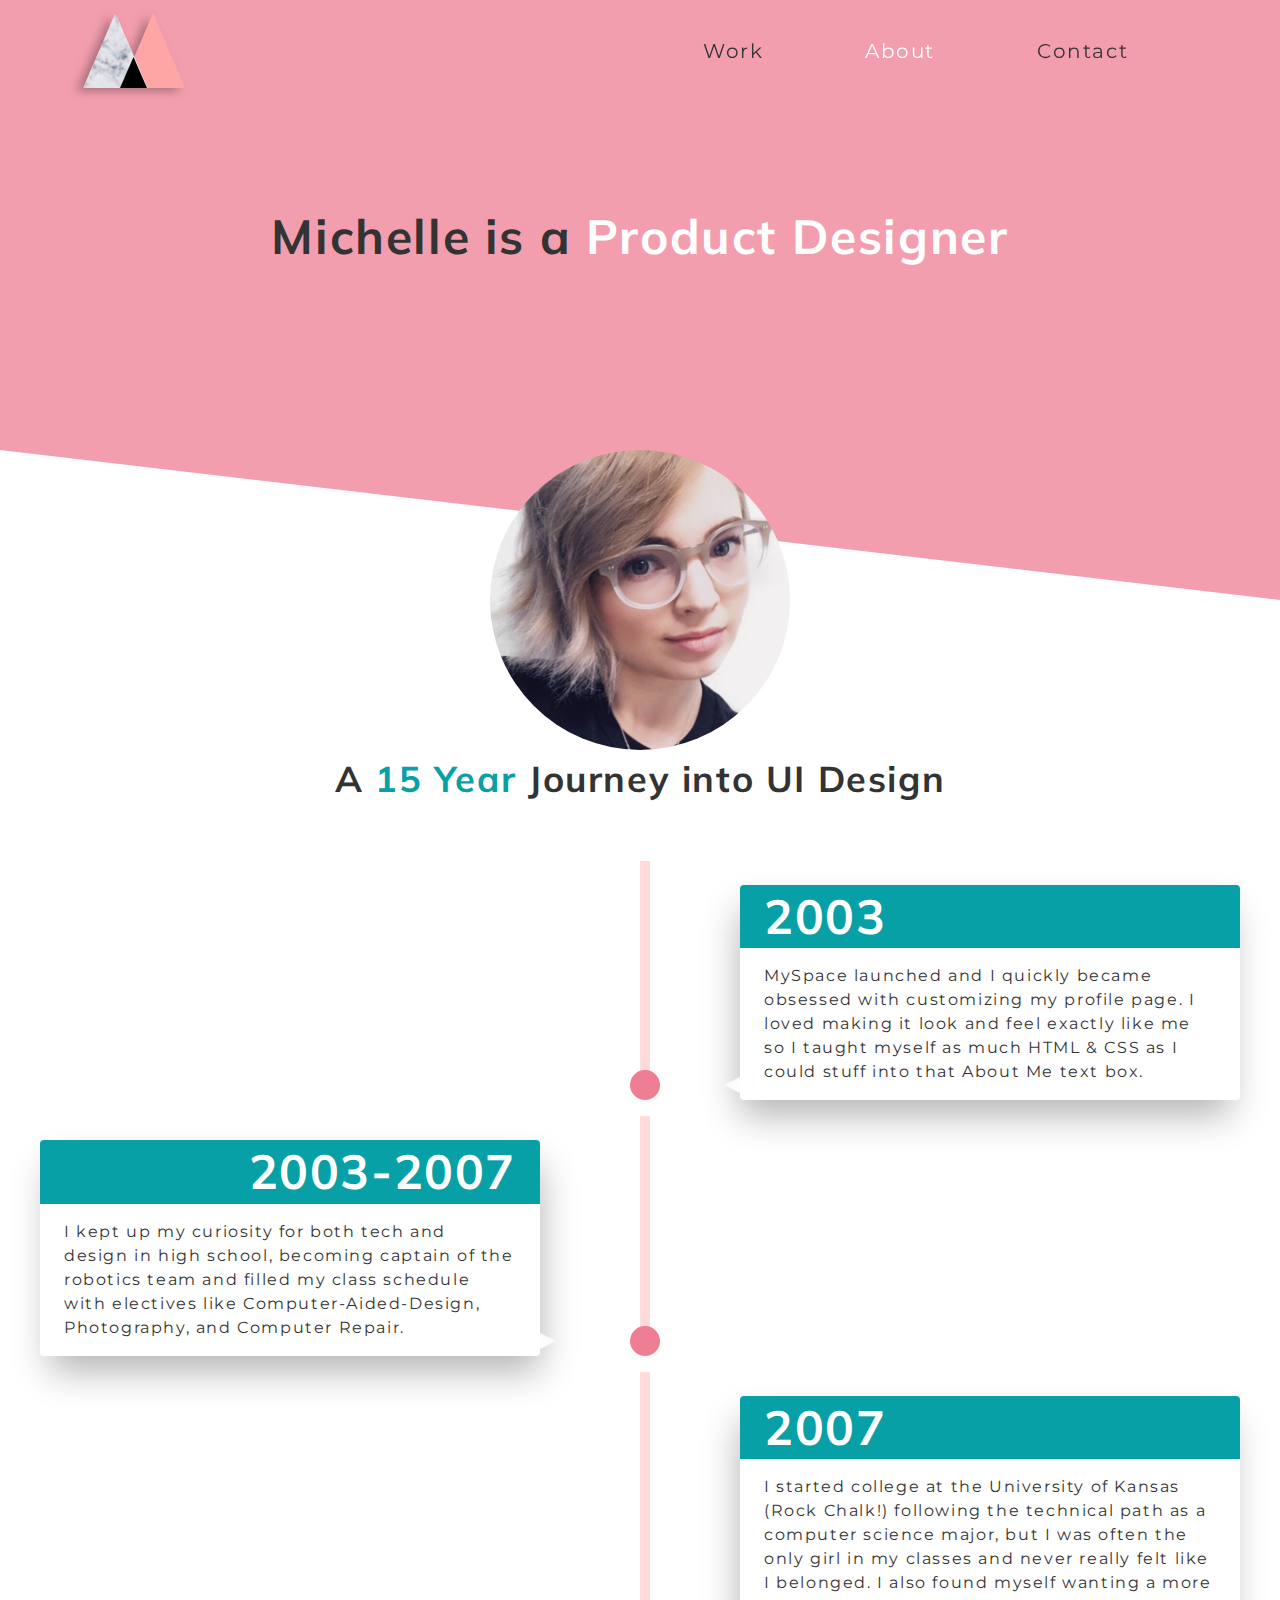
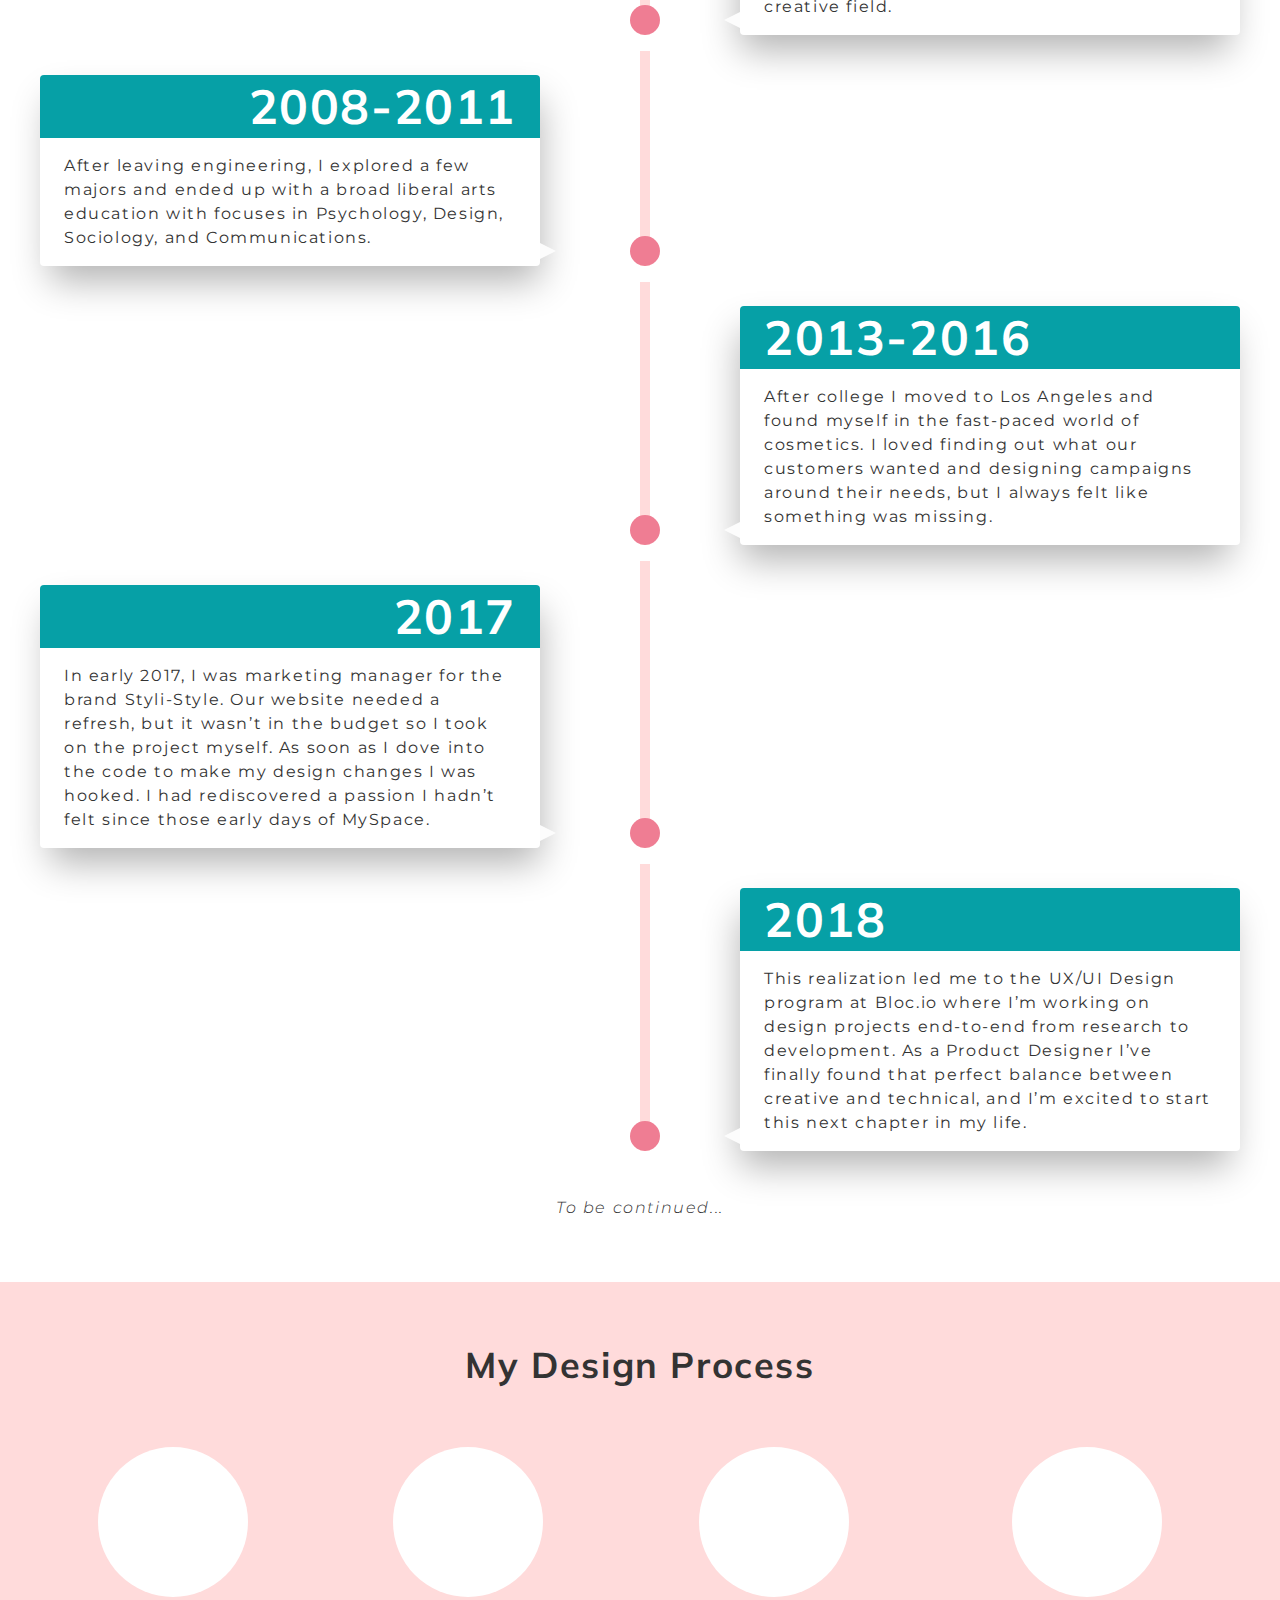
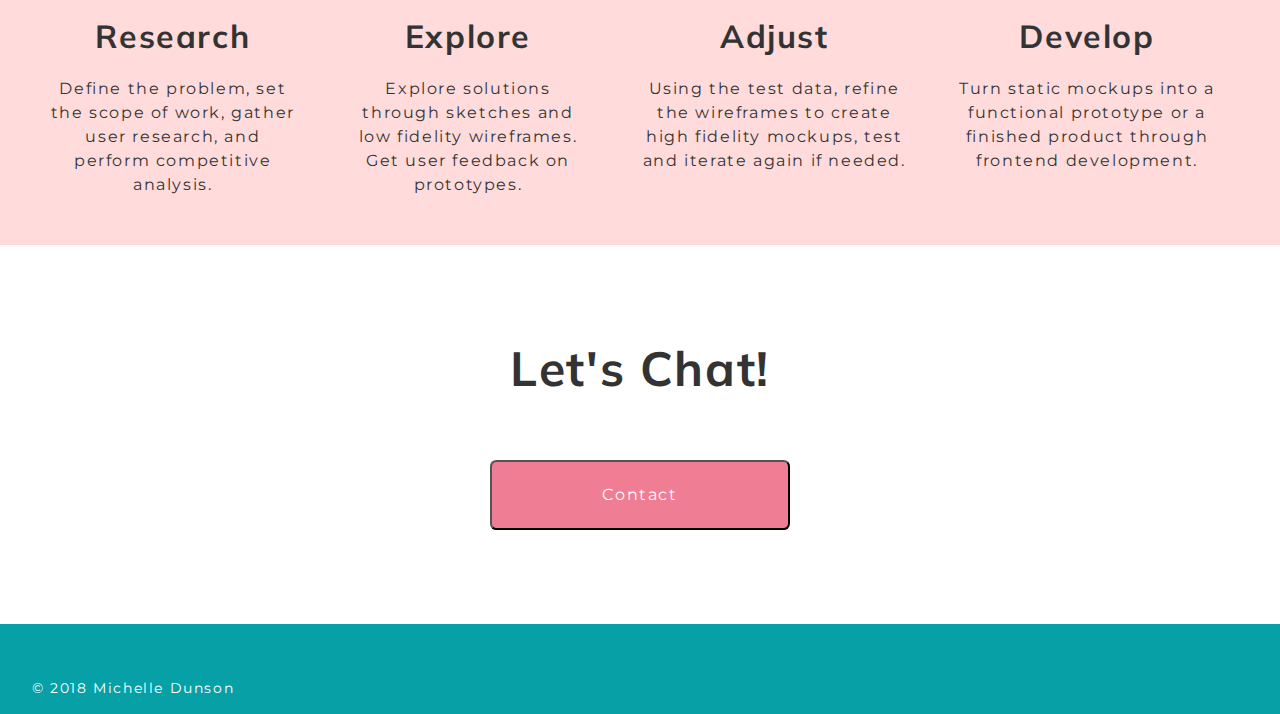
==== about.html @ 429c3a81 "desktop css completed" ====
<!DOCTYPE html>
<html lang="en">
    <head>
        <meta charset="utf-8">
        <meta name="viewport" content="width=device-width, initial-scale=1.0">
        <title>Michelle Dunson - About</title>
        <link rel="icon" type="image/ico" href="assets/images/favicon.ico">
        <link href="https://fonts.googleapis.com/css?family=Montserrat:400,500|Muli:300,400,700" rel="stylesheet">
        <link rel="stylesheet" href="https://use.fontawesome.com/releases/v5.0.13/css/all.css" integrity="sha384-DNOHZ68U8hZfKXOrtjWvjxusGo9WQnrNx2sqG0tfsghAvtVlRW3tvkXWZh58N9jp" crossorigin="anonymous">
        <link rel="stylesheet" type="text/css" href="styles/normalize.css">
        <link rel="stylesheet" type="text/css" href="styles/main.css">
        <link rel="stylesheet" type="text/css" href="styles/about.css">
    </head>
    <body>
        <header>
            <nav class="navbar">
                <a href="index.html"><img src="assets/images/Logo.png" alt="michelle dunson logo" class="logo"></a>
                <div class="menu-container" aria-label="Menu">
                    <label for="toggle-mobile-menu" aria-label="Menu">&#9776;</label>
                    <input id="toggle-mobile-menu" type="checkbox" />
                    <ul class="navbar-nav" id="main-menu">
                        <li><a href="index.html" class="hvr-underline-from-center">Work</a></li>
                        <li class="active"><a href="about.html" class="hvr-underline-from-center">About</a></li>
                        <li><a href="contact.html" class="hvr-underline-from-center">Contact</a></li>
                    </ul>
                </div>
            </nav>
            <div class="heading">
                <span class="stay">Michelle is a </span><span class="scroll">Product Designer</span>
            </div>
        </header>
        <main>
            <div class="profile-image">
                <img src="assets/images/profile.png" alt="Michelle Dunson">
            </div>
            <section class="timeline">
                <h2>A<span class="teal"> 15 Year </span>Journey into UI Design</h2>
                <ul class="timeline-wrap">
                    <li class="timeline-item">
                        <div class="timeline-content">
                            <div class="year">2003</div>
                            <p class="bio">
                                MySpace launched and I quickly became obsessed with customizing my profile page. I loved making it look and feel exactly like me so I taught myself as much HTML & CSS as I could stuff into that About Me text box.
                            </p>
                        </div>
                    </li>
                    <li class="timeline-item">
                        <div class="timeline-content">
                            <div class="year">2003-2007</div>
                            <p class="bio">
                                I kept up my curiosity for both tech and design in high school, becoming captain of the robotics team and filled my class schedule with electives like Computer-Aided-Design, Photography, and Computer Repair.
                            </p>
                        </div>
                    </li>
                    <li class="timeline-item">
                        <div class="timeline-content">
                            <div class="year">2007</div>
                            <p class="bio">
                                I started college at the University of Kansas (Rock Chalk!) following the technical path as a computer science major, but I was often the only girl in my classes and never really felt like I belonged. I also found myself wanting a more creative field.
                            </p>
                        </div>
                    </li>
                    <li class="timeline-item">
                        <div class="timeline-content">
                            <div class="year">2008-2011</div>
                            <p class="bio">
                                After leaving engineering, I explored a few majors and ended up with a broad liberal arts education with focuses in Psychology, Design, Sociology, and Communications.
                            </p>
                        </div>
                    </li>
                    <li class="timeline-item">
                        <div class="timeline-content">
                            <div class="year">2013-2016</div>
                            <p class="bio">
                                After college I moved to Los Angeles and found myself in the fast-paced world of cosmetics. I loved finding out what our customers wanted and designing campaigns around their needs, but I always felt like something was missing.
                            </p>
                        </div>
                    </li>
                    <li class="timeline-item">
                        <div class="timeline-content">
                            <div class="year">2017</div>
                            <p class="bio">
                                In early 2017, I was marketing manager for the brand Styli-Style. Our website needed a refresh, but it wasn’t in the budget so I took on the project myself. As soon as I dove into the code to make my design changes I was hooked. I had rediscovered a passion I hadn’t felt since those early days of MySpace.
                            </p>
                        </div>
                    </li>
                    <li class="timeline-item">
                        <div class="timeline-content">
                            <div class="year">2018</div>
                            <p class="bio">
                                This realization led me to the UX/UI Design program at Bloc.io where I’m working on design projects end-to-end from research to development. As a Product Designer I’ve finally found that perfect balance between creative and technical, and I’m excited to start this next chapter in my life.
                            </p>
                        </div>
                    </li>
                </ul>
                <p class="italic">To be continued...</p>
            </section>
            <section class="process">
                <h2>My Design Process</h2>
                <div class="flex-container">
                    <div class="one-fourth">
                        <div class="icon">
                            <i class="fas fa-question"></i>
                        </div>
                        <h1>Research</h1>
                        <p>Define the problem, set the scope of work, gather user research, and perform competitive analysis.</p>
                    </div>
                    <div class="one-fourth">
                        <div class="icon">
                            <i class="fas fa-edit"></i>
                        </div>
                        <h1>Explore</h1>
                        <p>Explore solutions through sketches and low fidelity wireframes. Get user feedback on prototypes.</p>
                    </div>
                    <div class="one-fourth">
                        <div class="icon">
                            <i class="fas fa-code-branch"></i>
                        </div>
                        <h1>Adjust</h1>
                        <p>Using the test data, refine the wireframes to create high fidelity mockups, test and iterate again if needed.</p>
                    </div>
                    <div class="one-fourth">
                        <div class="icon">
                            <i class="fas fa-code"></i>
                        </div>
                        <h1>Develop</h1>
                        <p>Turn static mockups into a functional prototype or a finished product through frontend development.</p>
                    </div>
                </div>
            </section>
        </main>
        <footer>
            <div class="chat">
                <h1>Let's Chat!</h1>
                <button class="contact"><a href="contact.html" class="button">Contact</a></button>
            </div>
            <div class="footer-content">
                <p class="copyright">© 2018 Michelle Dunson</p>
                <div class="footer-links">
                    <a href="mailto:mdunson88@gmail.com"><i class="far fa-envelope"></i></a>
                    <a href="https://www.linkedin.com/in/michelle-dunson-51141b120/"><i class="fab fa-linkedin-in"></i></a>
                    <a href="https://twitter.com/meechellllle"><i class="fab fa-twitter"></i></a>
                    <a href="https://github.com/michelle-dunson"><i class="fab fa-github"></i></a>
                </div>
            </div>
        </footer>
    </body>
</html>
---- styles/main.css ----
html {
    height: 100%;
    font-size: 100%;
}

body {
    font-family: 'Montserrat';
    color: #333333;
    letter-spacing: 0.10rem;
    min-height: 100%;
}

h1, h2, h3 {
    font-family: 'Muli';
    font-weight: 700;
    color: #333333;
}

h1 {
    text-align: center;
    font-size: 3rem;
}

h2 {
    font-size: 2.25rem;
}

.navbar {
    padding: 0.5rem;
    margin-right: 5%;
    margin-bottom: 0;
 }

.navbar .logo {
    position: relative;
    left: 5%;
    width: 10%;
    min-width: 75px;
 }

.menu-container {
    float: right;
    display: flex;
}

.menu-container #main-menu,
.menu-container > input {
    display: none;
}

.menu-container > label {
    display: block;
    font-size: 2rem;
    color: #333333;
    position: absolute;
    right: 20px;
    width: 36px;
    padding: 0;
    cursor: pointer;
}

.menu-container > input:checked + #main-menu {
    display: block;
    clear: both;
    position: absolute;
    right: 0;
    background: #333333;
    width: 100%;
    margin: 0 auto;
    z-index: 1000;
}

.menu-container ul li {
    display: block;
    padding: 1rem;
}

.menu-container a {
    text-decoration: none;
    color: #333333;
    font-size: 1.25rem;
    margin-right: 4rem;
}

.hvr-underline-from-center {
  display: inline-block;
  vertical-align: middle;
  -webkit-transform: perspective(1px) translateZ(0);
  transform: perspective(1px) translateZ(0);
  box-shadow: 0 0 1px rgba(0, 0, 0, 0);
  position: relative;
  overflow: hidden;
}

.hvr-underline-from-center:before {
  content: "";
  position: absolute;
  z-index: -1;
  left: 51%;
  right: 51%;
  bottom: 0;
  background: #EF7D93;
  height: 3px;
  -webkit-transition-property: left, right;
  transition-property: left, right;
  -webkit-transition-duration: 0.3s;
  transition-duration: 0.3s;
  -webkit-transition-timing-function: ease-out;
  transition-timing-function: ease-out;
}

.hvr-underline-from-center:hover:before, .hvr-underline-from-center:focus:before, .hvr-underline-from-center:active:before {
  left: 0;
  right: 0;
}

.active a {
    color: #ffffff;
}

button {
    width: 300px;
    height: 70px;
    background-color: #06A0A6;
    border-radius: 0.4rem;
}

.button {
    color: #ffffff;
    text-decoration: none;
    letter-spacing: 0.10rem;
    padding: 25px 65px;
    box-sizing: border-box;
}

footer {
    padding-top: 4rem;
}

.chat {
    padding-bottom: 5rem;
    width: 300px;
    margin: 0 auto;
    text-align: center;
}

.chat h1 {
    padding-bottom: 2rem;
}

.contact {
    background-color: #EF7D93;
}

.contact a {
    padding: 25px 100px;
}

.footer-content {
    color: #ffffff;
    background-color: #06A0A6;
    height: 90px;
}

.copyright {
     font-size: 0.875rem;
     text-align: left;
     margin-left: 2rem;
     position: relative;
     top: 3.5rem;
 }

.footer-links {
    text-decoration: none;
    font-size: 2.5rem;
    width: 275px;
    margin: 0 auto;
}

.footer-links a {
    display: inline;
    color: #ffffff;
    padding-left: 0.5rem;
    padding-right: 0.5rem;
}

i {
    vertical-align: baseline;
    position: relative;
}

.fa-linkedin-in {
    bottom: 3px;
}

.footer-links a:hover {
    color: #EF7D93;
}

@media (max-width: 1080px) {
    h2 {
        font-size: 2rem;
    }
}

@media (max-width: 930px) {
    h1 {
        font-size: 2.5rem;
    }
    h2 {
        font-size: 1.8rem;
    }
    .button {
        font-size: 0.9rem;
    }
    .footer-links {
        width: 230px;
    }
    .footer-links a {
        font-size: 2rem;
        position: relative;
        bottom: 1rem;
    }
    .copyright {
        font-size: 0.75rem;
        text-align: center;
        margin-left: 0;
        top: 4rem;
    }
}

@media (min-width: 661px) {
    .menu-container {
        height: auto;
    }
    .menu-container #main-menu {
        display: block;
    }
    .menu-container > label {
        display: none;
    }
    .menu-container ul li {
        display: inline-block;
    }
    button:hover {
        background: rgba(0,0,0,0);
        box-shadow: inset 0 0 0 3px #06A0A6;
        color: #06A0A6;
    }
    .button:hover {
        color: #06A0A6;
    }
    .contact:hover {
        background: rgba(0,0,0,0);
        box-shadow: inset 0 0 0 3px #EF7D93;
    }
    .contact a:hover {
        color: #EF7D93;
    }
}

@media (max-width: 660px) {
    h1 {
        font-size: 2.25rem;
    }
    body {
        font-size: 1.125rem;
        font-family: 'Montserrat';
        font-weight: 400;
    }
    .navbar .logo {
        left: 1.5rem;
        width: 75px;
    }
    .menu-container {
        text-align: center;
    }
    .menu-container > input:checked + #main-menu {
        top: 75px;
    }
    .menu-container a {
        color: #ffffff;
        font-size: 2rem;
        margin: 1rem;
    }
    .menu-container ul li {
        padding: 2rem 1rem;
        border-bottom: 2px solid #ffffff;
    }
    button {
        height: 60px;
        width: 250px;
        border-color: transparent;
    }
    .button {
        font-family: 'Montserrat';
        font-weight: 400;
        padding: 0;
    }
    .contact a {
        padding: 0;
    }
}
---- styles/about.css ----
header {
    min-height: 600px;
    background-size: cover;
    background-color: rgba(239,125,147,0.75);
    clip-path: polygon(0 0, 100% 0, 100% 100%, 0 75%);
    -webkit-clip-path: polygon(0 0, 100% 0, 100% 100%, 0 75%);
 }

.heading {
    font-family: 'Muli';
    font-weight: 700;
    padding-top: 6rem;
    font-size: 3rem;
    text-align: center;
}

.scroll {
    color: #ffffff;
}

.profile-image {
    position: absolute;
    left: 50%;
    top: 50%;
    margin-left: -150px;
}

.profile-image img {
    border-radius: 100%;
    width: 300px;
}

h2 {
    text-align: center;
    padding-bottom: 2rem;
}

span.teal {
    color: #06A0A6;
}

.timeline {
    position: relative;
    padding-bottom: 4rem;
    padding-top: 8rem;
}

.timeline-wrap {
    position: relative;
    width: 90%;
    margin: 0 auto;
}

.timeline-item{
    list-style-type: none;
    position: relative;
    width: 10px;
    height: 100%;
    left: 50%;
    margin-left: -20px;
    padding-top: 1.5rem;
    background: rgba(254,166,166,0.4);
}

.timeline-item::after {
    content: '';
    position: absolute;
    left: 50%;
    bottom: 0;
    transform: translateX(-50%);
    width: 30px;
    height: 30px;
    border-radius: 50%;
    background: #EF7D93;
}

.timeline-content {
    position: relative;
    bottom: 0;
    width: 500px;
    border-radius: 4px;
    background: #ffffff;
}

.timeline-content::before {
    content: '';
    position: absolute;
    bottom: 7px;
    width: 0;
    height: 0;
    border-style: solid;
}

.timeline-item:nth-child(odd) .timeline-content {
    left: 100px;
    box-shadow: -5px 20px 35px -5px rgba(0, 0, 0, 0.3);
}

.timeline-item:nth-child(odd) .timeline-content::before {
    left: -16px;
    border-width: 8px 16px 8px 0;
    border-color: transparent #fcfcfc transparent transparent;
}

.timeline-item:nth-child(even) .timeline-content {
    left: -600px;
    box-shadow: 5px 20px 35px -5px rgba(0, 0, 0, 0.3);
}

.timeline-item:nth-child(even) .timeline-content::before {
    right: -16px;
    border-width: 8px 0 8px 16px;
    border-color: transparent transparent transparent #fcfcfc;
}

.year {
    font-family: 'Muli';
    font-weight: 700;
    font-size: 3rem;
    color: #ffffff;
    background-color: #06A0A6;
    border-radius: 4px 4px 0 0;
    text-align: right;
    width: 100%;
    padding: 0.25rem 1.5rem 0.25rem 0.25rem;
    box-sizing: border-box;
}

.timeline-item:nth-child(odd) .year {
    text-align: left;
    padding-left: 1.5rem;
}

.bio {
    width: 90%;
    line-height: 1.5rem;
    padding: 0 1rem 1rem 1.5rem;
}

.italic {
    font-family: 'Montserrat';
    font-weight: 300;
    font-style: italic;
    width: 300px;
    text-align: center;
    font-size: 1rem;
    margin: 0 auto;
    padding-top: 2rem;
}

.flex-container {
    display: flex;
    flex-direction: row;
    justify-content: space-between;
    align-content: center;
}

.process {
    background-color: rgba(254,166,166,0.4);
    padding: 2rem 2rem;
    text-align: center;
}

.process > h2 {
    padding-bottom: 2rem;
}

.one-fourth {
    padding-right: 1rem;
}

.icon {
    width: 150px;
    height: 150px;
    background-color: #ffffff;
    border-radius: 100%;
    box-sizing: border-box;
    margin: 0 auto;
}
.fas {
    font-size: 3rem;
    padding: 3rem;
    align-items: center;
}

.fa-edit {
    padding-left: 3.25rem;
}

.fa-code-branch {
    padding-left: 3.5rem;
}

.fa-code {
    padding-left: 2.8rem;
    padding-top: 3.15rem;
}

.one-fourth > h1 {
    font-size: 2rem;
}

.one-fourth > p {
    font-size: 1rem;
    line-height: 1.5rem;
    padding: 0 1rem;
}
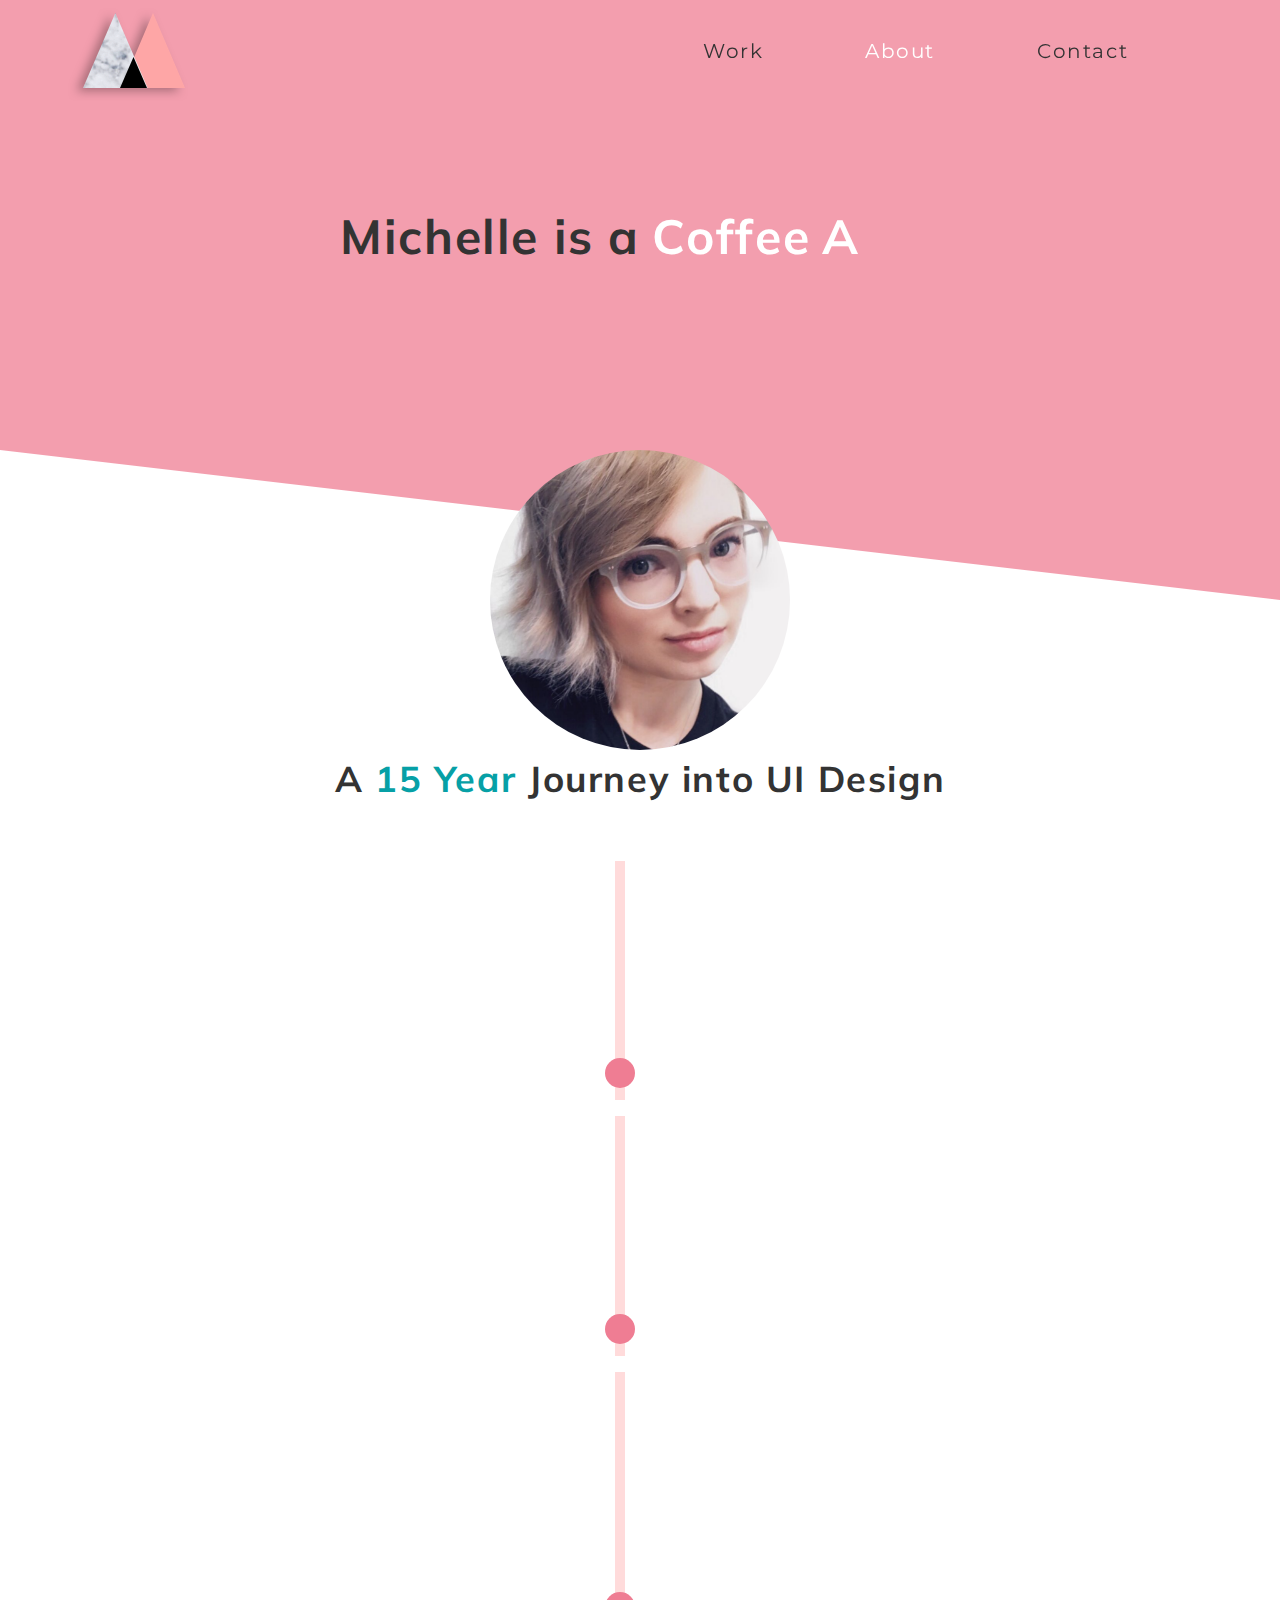
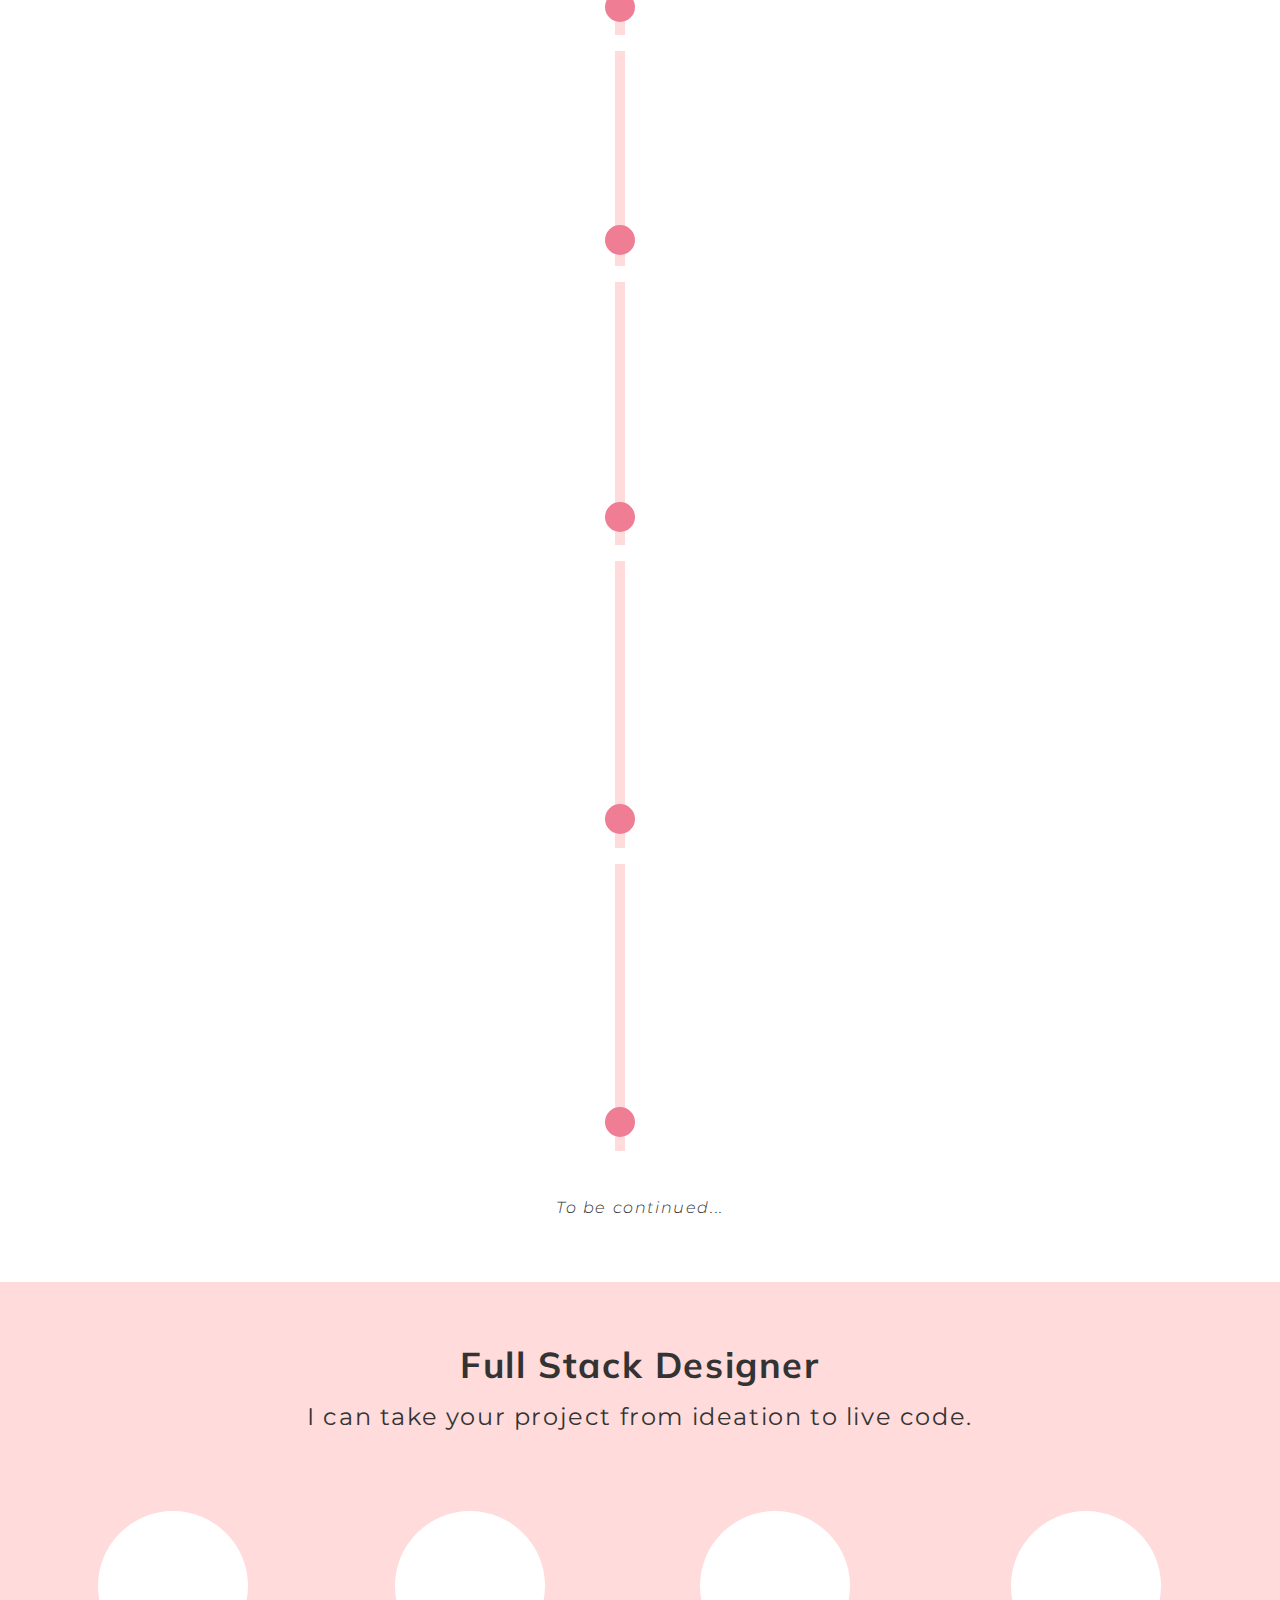
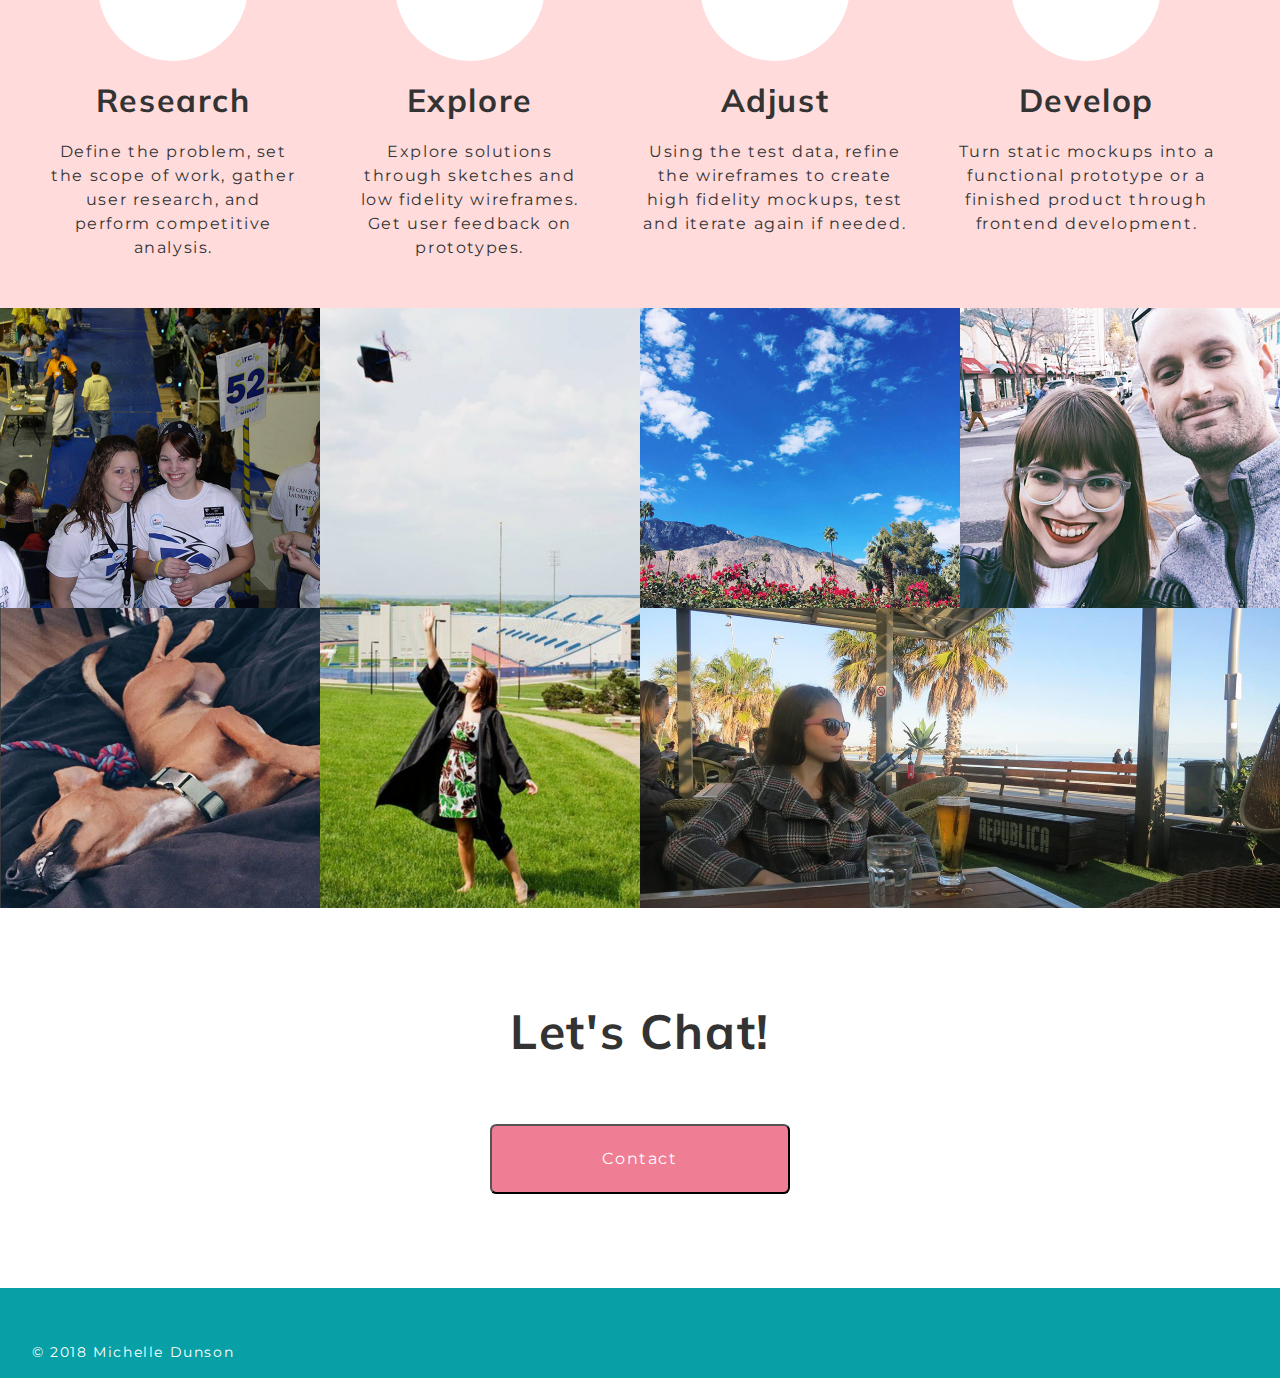
==== commit 2f23f8c5: "About page complted" ====
--- a/about.html
+++ b/about.html
@@ -26,7 +26,15 @@
                 </div>
             </nav>
             <div class="heading">
-                <span class="stay">Michelle is a </span><span class="scroll">Product Designer</span>
+                <p class="stay">Michelle is a </p>
+                <p>
+                    <span class="scroll">&thinsp;UX&thinsp;Designer</span>
+                    <span class="scroll">&thinsp;Coffee&thinsp;Addict</span>
+                    <span class="scroll">&thinsp;Product&thinsp;Designer</span>
+                    <span class="scroll">&thinsp;UI&thinsp;Designer</span>
+                    <span class="scroll">&thinsp;Rescue&thinsp;Dog&thinsp;Mom</span>
+                    <span class="scroll">&thinsp;Frontend&thinsp;Developer</span>
+                </p>
             </div>
         </header>
         <main>
@@ -72,7 +80,7 @@
                         <div class="timeline-content">
                             <div class="year">2013-2016</div>
                             <p class="bio">
-                                After college I moved to Los Angeles and found myself in the fast-paced world of cosmetics. I loved finding out what our customers wanted and designing campaigns around their needs, but I always felt like something was missing.
+                                After college I moved to Los Angeles and pursued a marketing career in the fast-paced world of cosmetics. I loved finding out what our customers wanted and designing campaigns around their needs, but I always felt like something was missing.
                             </p>
                         </div>
                     </li>
@@ -88,7 +96,7 @@
                         <div class="timeline-content">
                             <div class="year">2018</div>
                             <p class="bio">
-                                This realization led me to the UX/UI Design program at Bloc.io where I’m working on design projects end-to-end from research to development. As a Product Designer I’ve finally found that perfect balance between creative and technical, and I’m excited to start this next chapter in my life.
+                                This realization led me to the UX/UI Design program at <a href="https://www.bloc.io" target="_blank">Bloc.io</a> where I’m working on design projects end-to-end from research to development. As a Product Designer I’ve finally found that perfect balance between creative and technical, and I’m excited to start this next chapter in my life.
                             </p>
                         </div>
                     </li>
@@ -96,7 +104,8 @@
                 <p class="italic">To be continued...</p>
             </section>
             <section class="process">
-                <h2>My Design Process</h2>
+                <h2>Full Stack Designer</h2>
+                <p id="subtitle">I can take your project from ideation to live code.</p>
                 <div class="flex-container">
                     <div class="one-fourth">
                         <div class="icon">
@@ -125,6 +134,24 @@
                         </div>
                         <h1>Develop</h1>
                         <p>Turn static mockups into a functional prototype or a finished product through frontend development.</p>
+                    </div>
+                </div>
+            </section>
+            <section class="images">
+                <div class="flex-container">
+                    <div class="flex-row one-half">
+                        <div class="flex-column one-half">
+                            <div id="robot" class="half-height"></div>
+                            <div id="louie" class="half-height"></div>
+                        </div>
+                        <div id="graduation" class="one-half"></div>
+                    </div>
+                    <div class="flex-column one-half">
+                        <div class="flex-row half-height">
+                            <div id="california" class="one-half"></div>
+                            <div id="spencer" class="one-half"></div>
+                        </div>
+                        <div id="australia" class="half-height"></div>
                     </div>
                 </div>
             </section>
@@ -137,12 +164,98 @@
             <div class="footer-content">
                 <p class="copyright">© 2018 Michelle Dunson</p>
                 <div class="footer-links">
-                    <a href="mailto:mdunson88@gmail.com"><i class="far fa-envelope"></i></a>
-                    <a href="https://www.linkedin.com/in/michelle-dunson-51141b120/"><i class="fab fa-linkedin-in"></i></a>
-                    <a href="https://twitter.com/meechellllle"><i class="fab fa-twitter"></i></a>
-                    <a href="https://github.com/michelle-dunson"><i class="fab fa-github"></i></a>
+                    <a href="mailto:mdunson88@gmail.com" target="_blank"><i class="far fa-envelope"></i></a>
+                    <a href="https://www.linkedin.com/in/michelle-dunson-51141b120/" target="_blank"><i class="fab fa-linkedin-in"></i></a>
+                    <a href="https://twitter.com/meechellllle" target="_blank"><i class="fab fa-twitter"></i></a>
+                    <a href="https://github.com/michelle-dunson" target="_blank"><i class="fab fa-github"></i></a>
                 </div>
             </div>
         </footer>
+        <script type="text/javascript">
+            var words = document.getElementsByClassName('scroll');
+            var wordArray = [];
+            var currentWord = 0;
+
+            words[currentWord].style.opacity = 1;
+            for (var i = 0; i < words.length; i++) {
+                splitLetters(words[i]);
+            }
+
+            function changeWord() {
+                var cw = wordArray[currentWord];
+                var nw = currentWord == words.length-1 ? wordArray[0] : wordArray[currentWord+1];
+                for (var i = 0; i < cw.length; i++) {
+                    animateLetterOut(cw, i);
+                }
+
+                for (var i = 0; i < nw.length; i++) {
+                    nw[i].className = 'letter behind';
+                    nw[0].parentElement.style.opacity = 1;
+                    animateLetterIn(nw, i);
+                }
+
+                currentWord = (currentWord == wordArray.length-1) ? 0 : currentWord+1;
+            }
+
+            function animateLetterOut(cw, i) {
+                setTimeout(function() {
+		                  cw[i].className = 'letter out';
+                      }, i*80);
+                  }
+
+                  function animateLetterIn(nw, i) {
+                      setTimeout(function() {
+		                        nw[i].className = 'letter in';
+                            }, 340+(i*80));
+                        }
+
+                        function splitLetters(word) {
+                            var content = word.innerHTML;
+                            word.innerHTML = '';
+                            var letters = [];
+                            for (var i = 0; i < content.length; i++) {
+                                var letter = document.createElement('span');
+                                letter.className = 'letter';
+                                letter.innerHTML = content.charAt(i);
+                                word.appendChild(letter);
+                                letters.push(letter);
+                            }
+
+                            wordArray.push(letters);
+                        }
+
+                        changeWord();
+                        setInterval(changeWord, 4000);
+
+            (function() {
+
+              'use strict';
+
+              var items = document.querySelectorAll(".timeline li");
+
+              function isElementInViewport(el) {
+                var rect = el.getBoundingClientRect();
+                return (
+                  rect.top >= 0 &&
+                  rect.left >= 0 &&
+                  rect.bottom <= (window.innerHeight || document.documentElement.clientHeight) &&
+                  rect.right <= (window.innerWidth || document.documentElement.clientWidth)
+                );
+              }
+
+              function callbackFunc() {
+                for (var i = 0; i < items.length; i++) {
+                  if (isElementInViewport(items[i])) {
+                    items[i].classList.add("in-view");
+                  }
+                }
+              }
+
+              window.addEventListener("load", callbackFunc);
+              window.addEventListener("resize", callbackFunc);
+              window.addEventListener("scroll", callbackFunc);
+
+            })();
+        </script>
     </body>
 </html>
--- a/styles/main.css
+++ b/styles/main.css
@@ -1,6 +1,7 @@
 html {
     height: 100%;
     font-size: 100%;
+    overflow-x: hidden;
 }
 
 body {
@@ -197,6 +198,20 @@
     color: #EF7D93;
 }
 
+@media
+only screen and (-webkit-min-device-pixel-ratio: 1.5),
+only screen and (-o-min-device-pixel-ratio: 3/2),
+only screen and (min--moz-device-pixel-ratio: 1.5),
+only screen and (min-device-pixel-ratio: 1.5){
+
+  html,
+  body{
+    width:100%;
+    overflow-x:hidden;
+  }
+
+}
+
 @media (max-width: 1080px) {
     h2 {
         font-size: 2rem;
--- a/styles/about.css
+++ b/styles/about.css
@@ -12,10 +12,48 @@
     padding-top: 6rem;
     font-size: 3rem;
     text-align: center;
+    position: relative;
+}
+
+.stay {
+    position: absolute;
+    right: 50%;
+}
+
+.heading p {
+    display: inline-block;
+    vertical-align: top;
+    margin: 0;
 }
 
 .scroll {
-    color: #ffffff;
+  position: absolute;
+  left: 50%;
+  width: 500px;
+  opacity: 0;
+  color: #ffffff;
+}
+
+.letter {
+  display: inline-block;
+  position: relative;
+  float: left;
+  transform: translateZ(25px);
+  transform-origin: 50% 50% 25px;
+}
+
+.letter.out {
+  transform: rotateX(90deg);
+  transition: transform 0.32s cubic-bezier(0.55, 0.055, 0.675, 0.19);
+}
+
+.letter.behind {
+  transform: rotateX(-90deg);
+}
+
+.letter.in {
+  transform: rotateX(0deg);
+  transition: transform 0.38s cubic-bezier(0.175, 0.885, 0.32, 1.275);
 }
 
 .profile-image {
@@ -26,7 +64,7 @@
 }
 
 .profile-image img {
-    border-radius: 100%;
+    border-radius: 50%;
     width: 300px;
 }
 
@@ -45,72 +83,23 @@
     padding-top: 8rem;
 }
 
-.timeline-wrap {
+ul {
+    list-style: none;
+    padding: 0;
+}
+
+.timeline-content {
+    box-shadow: -8px 20px 20px -5px rgba(0, 0, 0, 0.3);
+    margin-bottom: 3rem;
+    border-radius: 4px;
+    background: #ffffff;
+}
+
+.timeline-item {
     position: relative;
     width: 90%;
+    max-width: 600px;
     margin: 0 auto;
-}
-
-.timeline-item{
-    list-style-type: none;
-    position: relative;
-    width: 10px;
-    height: 100%;
-    left: 50%;
-    margin-left: -20px;
-    padding-top: 1.5rem;
-    background: rgba(254,166,166,0.4);
-}
-
-.timeline-item::after {
-    content: '';
-    position: absolute;
-    left: 50%;
-    bottom: 0;
-    transform: translateX(-50%);
-    width: 30px;
-    height: 30px;
-    border-radius: 50%;
-    background: #EF7D93;
-}
-
-.timeline-content {
-    position: relative;
-    bottom: 0;
-    width: 500px;
-    border-radius: 4px;
-    background: #ffffff;
-}
-
-.timeline-content::before {
-    content: '';
-    position: absolute;
-    bottom: 7px;
-    width: 0;
-    height: 0;
-    border-style: solid;
-}
-
-.timeline-item:nth-child(odd) .timeline-content {
-    left: 100px;
-    box-shadow: -5px 20px 35px -5px rgba(0, 0, 0, 0.3);
-}
-
-.timeline-item:nth-child(odd) .timeline-content::before {
-    left: -16px;
-    border-width: 8px 16px 8px 0;
-    border-color: transparent #fcfcfc transparent transparent;
-}
-
-.timeline-item:nth-child(even) .timeline-content {
-    left: -600px;
-    box-shadow: 5px 20px 35px -5px rgba(0, 0, 0, 0.3);
-}
-
-.timeline-item:nth-child(even) .timeline-content::before {
-    right: -16px;
-    border-width: 8px 0 8px 16px;
-    border-color: transparent transparent transparent #fcfcfc;
 }
 
 .year {
@@ -120,15 +109,30 @@
     color: #ffffff;
     background-color: #06A0A6;
     border-radius: 4px 4px 0 0;
-    text-align: right;
+    text-align: left;
     width: 100%;
-    padding: 0.25rem 1.5rem 0.25rem 0.25rem;
+    padding: 0.25rem 0.25rem 0.25rem 1.5rem;
     box-sizing: border-box;
 }
 
-.timeline-item:nth-child(odd) .year {
-    text-align: left;
-    padding-left: 1.5rem;
+.timeline-content {
+  visibility: hidden;
+  opacity: 0;
+  transition: all .5s ease-in-out;
+}
+
+.timeline-item:nth-child(odd) .timeline-content {
+  transform: translate3d(200px, 0, 0);
+}
+
+.timeline-item:nth-child(even) .timeline-content {
+  transform: translate3d(-200px, 0, 0);
+}
+
+.timeline-item.in-view .timeline-content {
+  transform: none;
+  visibility: visible;
+  opacity: 1;
 }
 
 .bio {
@@ -148,6 +152,11 @@
     padding-top: 2rem;
 }
 
+.bio a {
+    text-decoration: none;
+    color: #06A0A6;
+}
+
 .flex-container {
     display: flex;
     flex-direction: row;
@@ -162,7 +171,13 @@
 }
 
 .process > h2 {
-    padding-bottom: 2rem;
+    padding-bottom: 0;
+}
+
+#subtitle {
+    padding-bottom: 3.5rem;
+    font-size: 1.5rem;
+    margin-top: -0.75rem;
 }
 
 .one-fourth {
@@ -205,3 +220,221 @@
     line-height: 1.5rem;
     padding: 0 1rem;
 }
+
+.flex-column {
+    display: flex;
+    flex-direction: column;
+}
+
+.flex-row {
+    display: flex;
+    flex-direction: row;
+}
+
+.one-half {
+    width: 50%;
+}
+
+.half-height {
+    height: 50%;
+}
+
+#robot {
+    height: 300px;
+    background-image: url(../assets/images/robot.jpg);
+    background-size: cover;
+    background-position: center center;
+}
+
+#louie {
+    height: 300px;
+    background-image: url(../assets/images/louie.png);
+    background-size: cover;
+    background-position: left bottom;
+}
+
+#graduation {
+    height: 600px;
+    background-image: url(../assets/images/graduation.png);
+    background-size: cover;
+    background-position: center top;
+}
+
+#california {
+    height: 300px;
+    background-image: url(../assets/images/california.jpg);
+    background-size: cover;
+    background-position: center bottom;
+}
+
+#spencer {
+    height: 300px;
+    background-image: url(../assets/images/spencer.jpg);
+    background-size: cover;
+    background-position: center bottom;
+}
+
+#australia {
+    height: 300px;
+    background-image: url(../assets/images/australia.jpg);
+    background-size: cover;
+    background-position: center bottom;
+}
+
+@media (min-width: 1220px) {
+    .timeline-wrap {
+        position: relative;
+        width: 90%;
+        margin: 0 auto;
+    }
+    .timeline-item {
+        list-style-type: none;
+        position: relative;
+        width: 10px;
+        height: 100%;
+        left: 50%;
+        margin-left: -25px;
+        padding-top: 1.5rem;
+        background: rgba(254,166,166,0.4);
+    }
+    .timeline-item::after {
+        content: '';
+        position: absolute;
+        left: 50%;
+        bottom: 5%;
+        transform: translateX(-50%);
+        width: 30px;
+        height: 30px;
+        border-radius: 50%;
+        background: #EF7D93;
+    }
+    .timeline-content {
+        position: relative;
+        bottom: 0;
+        width: 500px;
+        margin-bottom: 0;
+    }
+    .timeline-content::before {
+        content: '';
+        position: absolute;
+        bottom: 7px;
+        width: 0;
+        height: 0;
+        border-style: solid;
+    }
+    .timeline-item:nth-child(odd) .timeline-content {
+        left: 110px;
+        box-shadow: -8px 20px 20px -5px rgba(0, 0, 0, 0.3);
+    }
+    .timeline-item:nth-child(odd) .timeline-content::before {
+        left: -16px;
+        border-width: 8px 16px 8px 0;
+        border-color: transparent #fcfcfc transparent transparent;
+    }
+    .timeline-item:nth-child(even) .timeline-content {
+        left: -600px;
+        box-shadow: 5px 20px 20px -3px rgba(0, 0, 0, 0.3);
+    }
+    .timeline-item:nth-child(even) .timeline-content::before {
+        right: -16px;
+        border-width: 8px 0 8px 16px;
+        border-color: transparent transparent transparent #fcfcfc;
+    }
+    .timeline-item:nth-child(even) .year {
+        text-align: right;
+        padding-right: 1.5rem;
+    }
+}
+
+@media (min-width: 661px) {
+    .one-fourth {
+        max-width: 300px;
+    }
+    .images {
+        max-height: 600px;
+        overflow: hidden;
+    }
+}
+
+@media (max-width: 980px) {
+    .heading {
+        padding-top: 8rem;
+        font-size: 2.5rem;
+    }
+}
+
+@media (max-width: 850px) {
+    .heading {
+        font-size: 2rem;
+    }
+}
+
+@media (max-width: 660px) {
+    .profile-image {
+        margin-left: -100px;
+    }
+    .profile-image img {
+        width: 200px;
+    }
+    .timeline {
+        padding-top: 4rem;
+    }
+    .timeline h2 {
+        font-size: 1.5rem;
+        width: 80%;
+        margin: 0 auto;
+    }
+    ul {
+        padding-left: 1rem;
+        padding-right: 1rem;
+    }
+    .year {
+        font-size: 2.5rem;
+    }
+    .bio {
+        font-size: 1rem;
+    }
+    .flex-container {
+        flex-direction: column;
+    }
+    .one-fourth {
+        padding-top: 2rem;
+    }
+    .heading {
+        font-size: 2rem;
+        text-align: left;
+        width: 80%;
+        margin: 0 auto;
+    }
+    .heading p {
+        display: block;
+        position: relative;
+        left: 0;
+    }
+    .scroll {
+        left: 10%;
+        font-size: 1.8rem;
+    }
+    #subtitle {
+        font-size: 1rem;
+        line-height: 1.5rem;
+        padding-bottom: 0;
+    }
+    .flex-column {
+        max-height: 300px;
+    }
+    .one-half {
+        width: 100%;
+    }
+    #graduation {
+        height: 300px;
+        background-position: center center;
+    }
+    #australia {
+        background-position: center center;
+    }
+    #spencer {
+        height: 150px;
+        background-position: center center;
+    }
+}
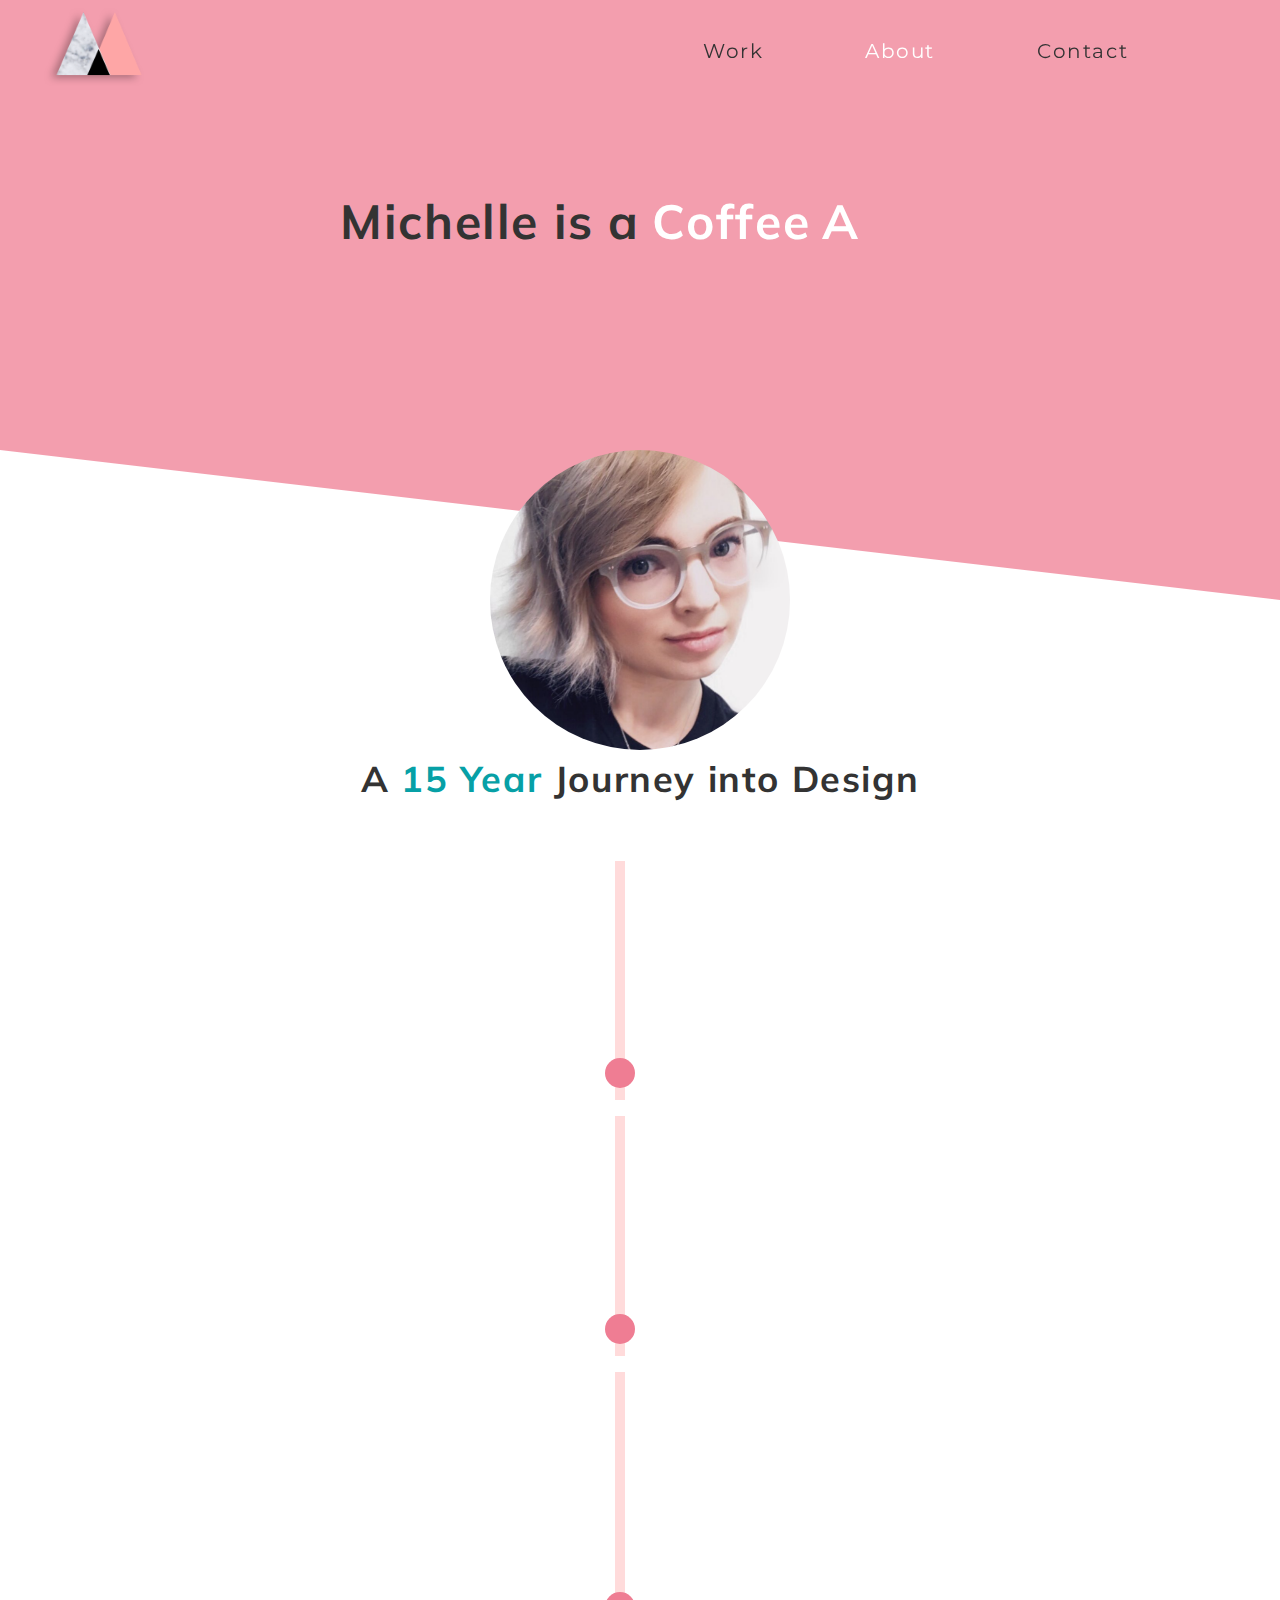
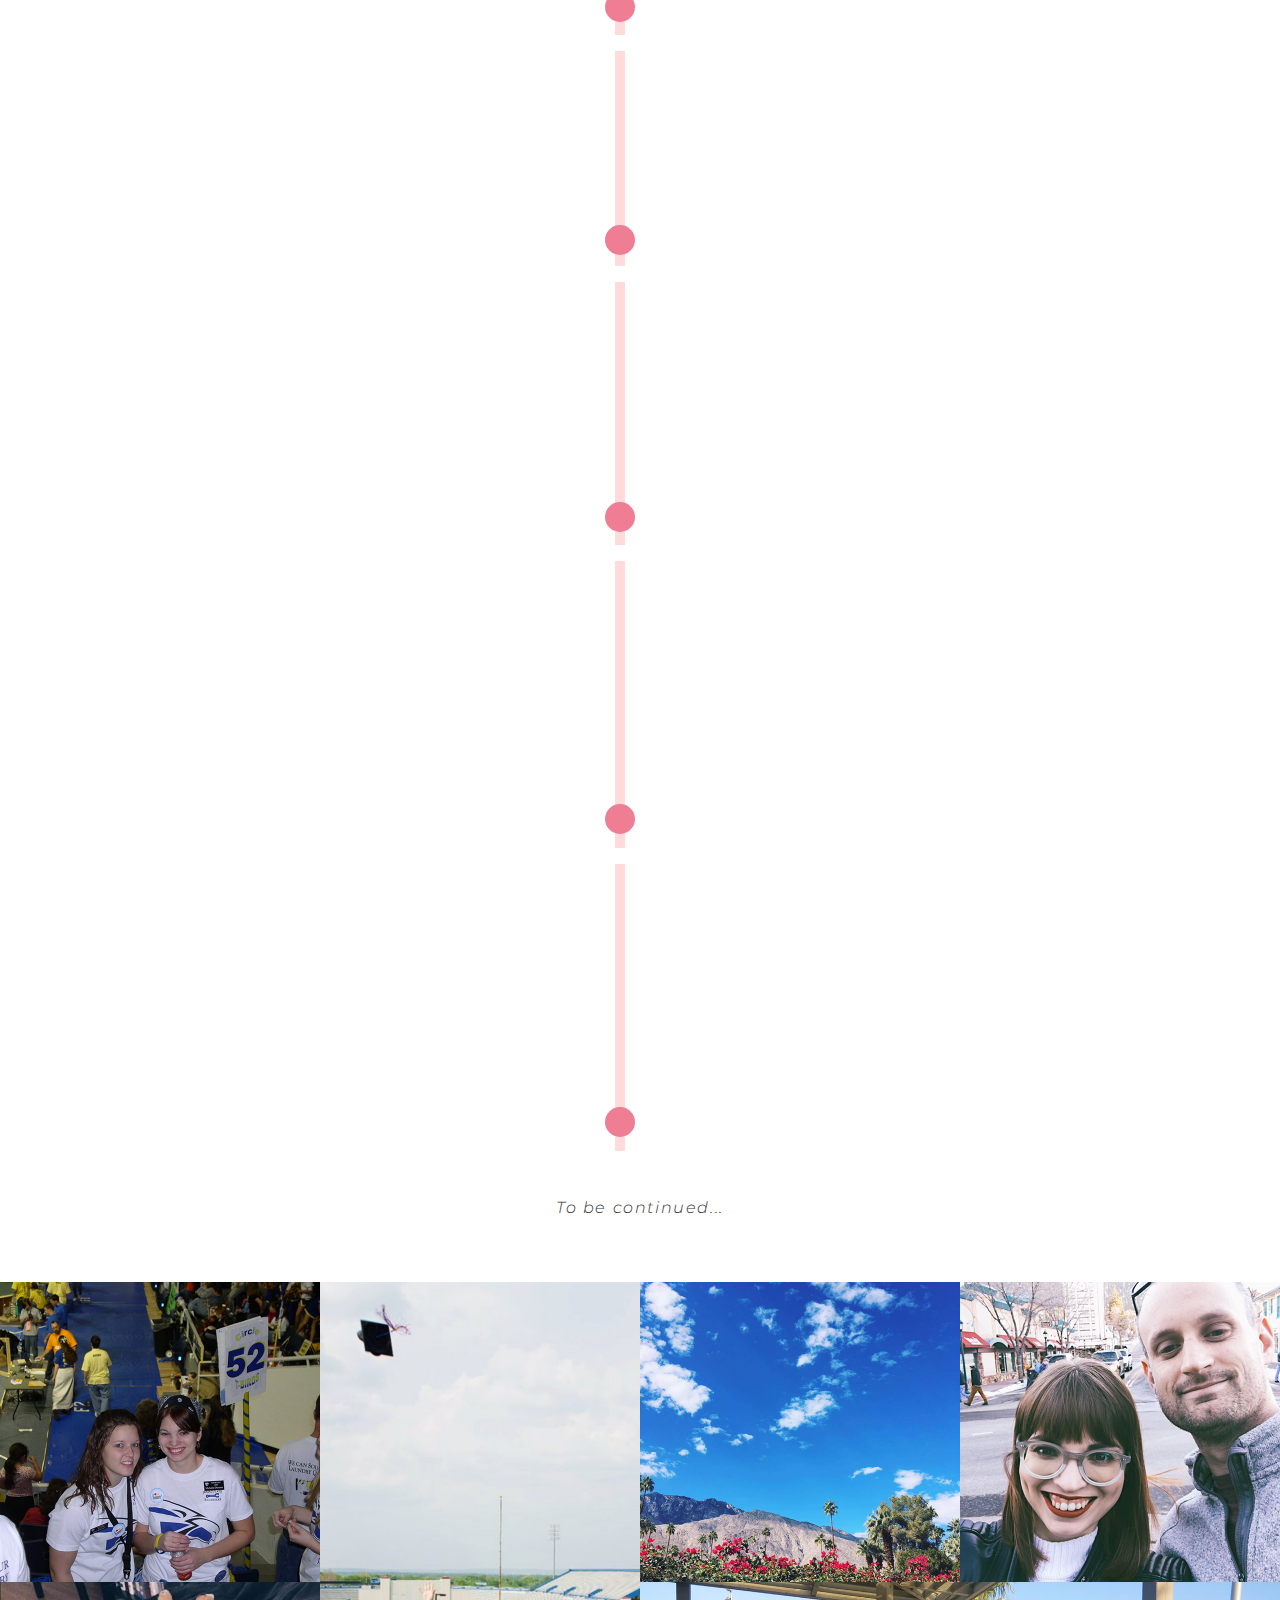
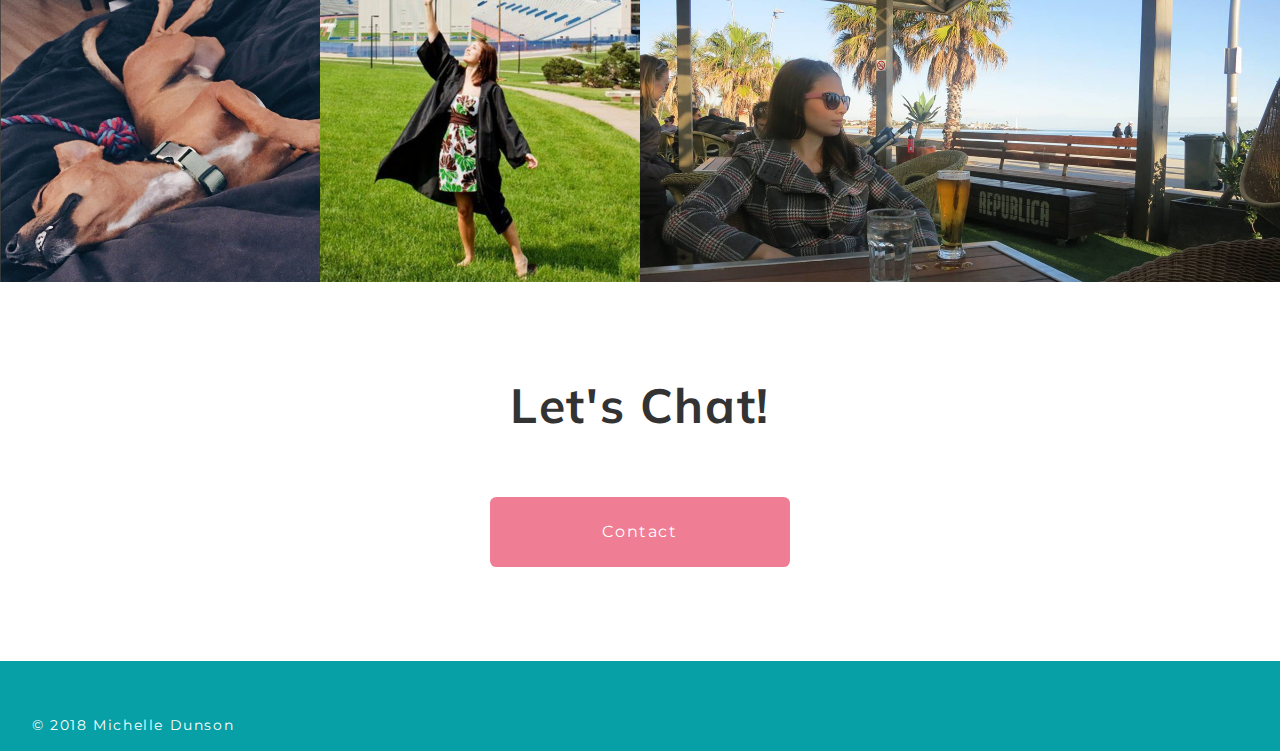
==== commit ae9efa7d: "moved process section to homepage" ====
--- a/about.html
+++ b/about.html
@@ -42,7 +42,7 @@
                 <img src="assets/images/profile.png" alt="Michelle Dunson">
             </div>
             <section class="timeline">
-                <h2>A<span class="teal"> 15 Year </span>Journey into UI Design</h2>
+                <h2>A<span class="teal"> 15 Year </span>Journey into Design</h2>
                 <ul class="timeline-wrap">
                     <li class="timeline-item">
                         <div class="timeline-content">
@@ -102,40 +102,6 @@
                     </li>
                 </ul>
                 <p class="italic">To be continued...</p>
-            </section>
-            <section class="process">
-                <h2>Full Stack Designer</h2>
-                <p id="subtitle">I can take your project from ideation to live code.</p>
-                <div class="flex-container">
-                    <div class="one-fourth">
-                        <div class="icon">
-                            <i class="fas fa-question"></i>
-                        </div>
-                        <h1>Research</h1>
-                        <p>Define the problem, set the scope of work, gather user research, and perform competitive analysis.</p>
-                    </div>
-                    <div class="one-fourth">
-                        <div class="icon">
-                            <i class="fas fa-edit"></i>
-                        </div>
-                        <h1>Explore</h1>
-                        <p>Explore solutions through sketches and low fidelity wireframes. Get user feedback on prototypes.</p>
-                    </div>
-                    <div class="one-fourth">
-                        <div class="icon">
-                            <i class="fas fa-code-branch"></i>
-                        </div>
-                        <h1>Adjust</h1>
-                        <p>Using the test data, refine the wireframes to create high fidelity mockups, test and iterate again if needed.</p>
-                    </div>
-                    <div class="one-fourth">
-                        <div class="icon">
-                            <i class="fas fa-code"></i>
-                        </div>
-                        <h1>Develop</h1>
-                        <p>Turn static mockups into a functional prototype or a finished product through frontend development.</p>
-                    </div>
-                </div>
             </section>
             <section class="images">
                 <div class="flex-container">
--- a/styles/main.css
+++ b/styles/main.css
@@ -34,9 +34,10 @@
 
 .navbar .logo {
     position: relative;
-    left: 5%;
+    left: 3%;
     width: 10%;
     min-width: 75px;
+    max-width: 100px;
  }
 
 .menu-container {
@@ -124,6 +125,7 @@
     height: 70px;
     background-color: #06A0A6;
     border-radius: 0.4rem;
+    border-color: transparent;
 }
 
 .button {
@@ -244,7 +246,7 @@
     }
 }
 
-@media (min-width: 661px) {
+@media (min-width: 681px) {
     .menu-container {
         height: auto;
     }
@@ -274,7 +276,7 @@
     }
 }
 
-@media (max-width: 660px) {
+@media (max-width: 680px) {
     h1 {
         font-size: 2.25rem;
     }
@@ -299,7 +301,7 @@
         margin: 1rem;
     }
     .menu-container ul li {
-        padding: 2rem 1rem;
+        padding: 1rem 1rem;
         border-bottom: 2px solid #ffffff;
     }
     button {
--- a/styles/about.css
+++ b/styles/about.css
@@ -83,7 +83,7 @@
     padding-top: 8rem;
 }
 
-ul {
+.timeline ul {
     list-style: none;
     padding: 0;
 }
@@ -164,63 +164,6 @@
     align-content: center;
 }
 
-.process {
-    background-color: rgba(254,166,166,0.4);
-    padding: 2rem 2rem;
-    text-align: center;
-}
-
-.process > h2 {
-    padding-bottom: 0;
-}
-
-#subtitle {
-    padding-bottom: 3.5rem;
-    font-size: 1.5rem;
-    margin-top: -0.75rem;
-}
-
-.one-fourth {
-    padding-right: 1rem;
-}
-
-.icon {
-    width: 150px;
-    height: 150px;
-    background-color: #ffffff;
-    border-radius: 100%;
-    box-sizing: border-box;
-    margin: 0 auto;
-}
-.fas {
-    font-size: 3rem;
-    padding: 3rem;
-    align-items: center;
-}
-
-.fa-edit {
-    padding-left: 3.25rem;
-}
-
-.fa-code-branch {
-    padding-left: 3.5rem;
-}
-
-.fa-code {
-    padding-left: 2.8rem;
-    padding-top: 3.15rem;
-}
-
-.one-fourth > h1 {
-    font-size: 2rem;
-}
-
-.one-fourth > p {
-    font-size: 1rem;
-    line-height: 1.5rem;
-    padding: 0 1rem;
-}
-
 .flex-column {
     display: flex;
     flex-direction: column;
@@ -346,7 +289,7 @@
     }
 }
 
-@media (min-width: 661px) {
+@media (min-width: 681px) {
     .one-fourth {
         max-width: 300px;
     }
@@ -369,22 +312,27 @@
     }
 }
 
-@media (max-width: 660px) {
+@media (max-width: 680px) {
     .profile-image {
         margin-left: -100px;
     }
     .profile-image img {
         width: 200px;
     }
+    .stay {
+        left: 0;
+    }
+    .scroll {
+        margin-left: -55px;
+    }
     .timeline {
         padding-top: 4rem;
     }
     .timeline h2 {
         font-size: 1.5rem;
-        width: 80%;
         margin: 0 auto;
     }
-    ul {
+    .timeline ul {
         padding-left: 1rem;
         padding-right: 1rem;
     }
@@ -397,9 +345,26 @@
     .flex-container {
         flex-direction: column;
     }
-    .one-fourth {
-        padding-top: 2rem;
-    }
+    .flex-column {
+        max-height: 300px;
+    }
+    .one-half {
+        width: 100%;
+    }
+    #graduation {
+        height: 300px;
+        background-position: center center;
+    }
+    #australia {
+        background-position: center center;
+    }
+    #spencer {
+        height: 150px;
+        background-position: center center;
+    }
+}
+
+@media (max-width: 625px) {
     .heading {
         font-size: 2rem;
         text-align: left;
@@ -412,29 +377,6 @@
         left: 0;
     }
     .scroll {
-        left: 10%;
-        font-size: 1.8rem;
-    }
-    #subtitle {
-        font-size: 1rem;
-        line-height: 1.5rem;
-        padding-bottom: 0;
-    }
-    .flex-column {
-        max-height: 300px;
-    }
-    .one-half {
-        width: 100%;
-    }
-    #graduation {
-        height: 300px;
-        background-position: center center;
-    }
-    #australia {
-        background-position: center center;
-    }
-    #spencer {
-        height: 150px;
-        background-position: center center;
-    }
-}
+        margin-left: -140px;
+    }
+}
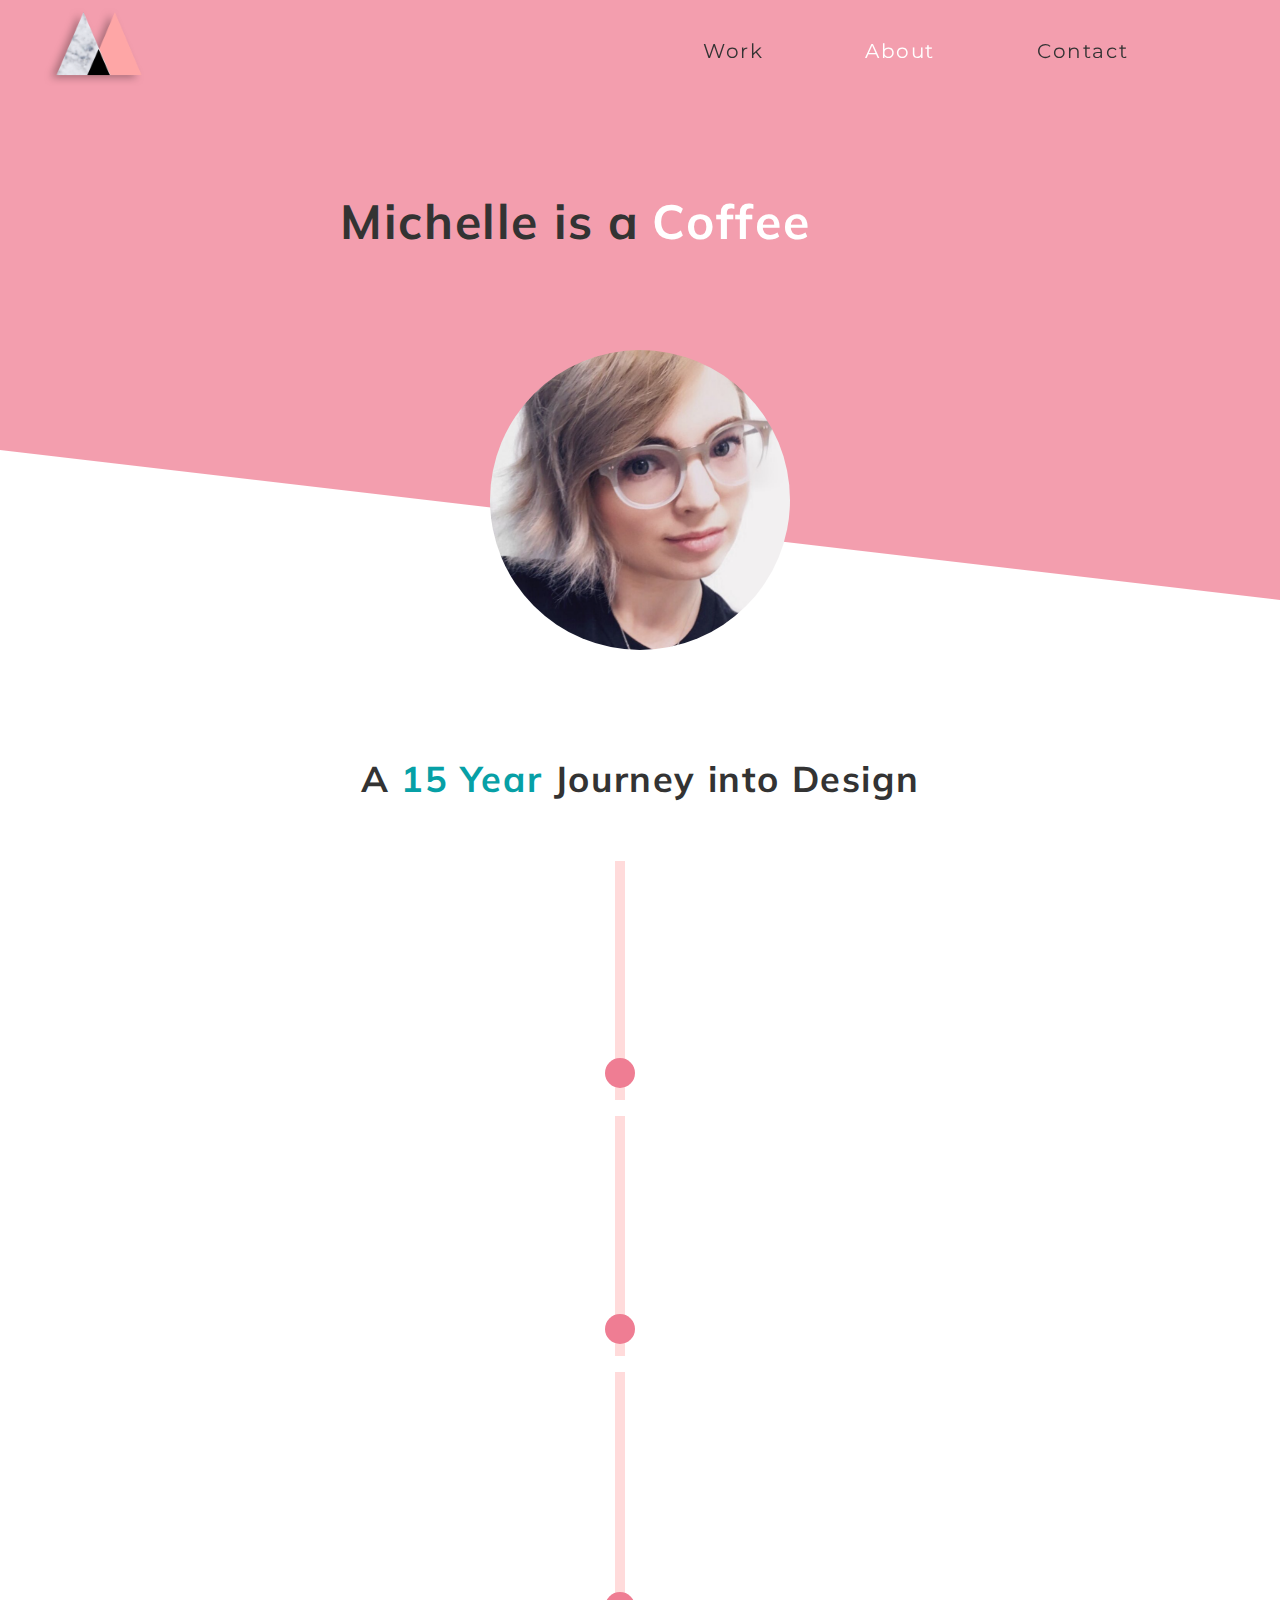
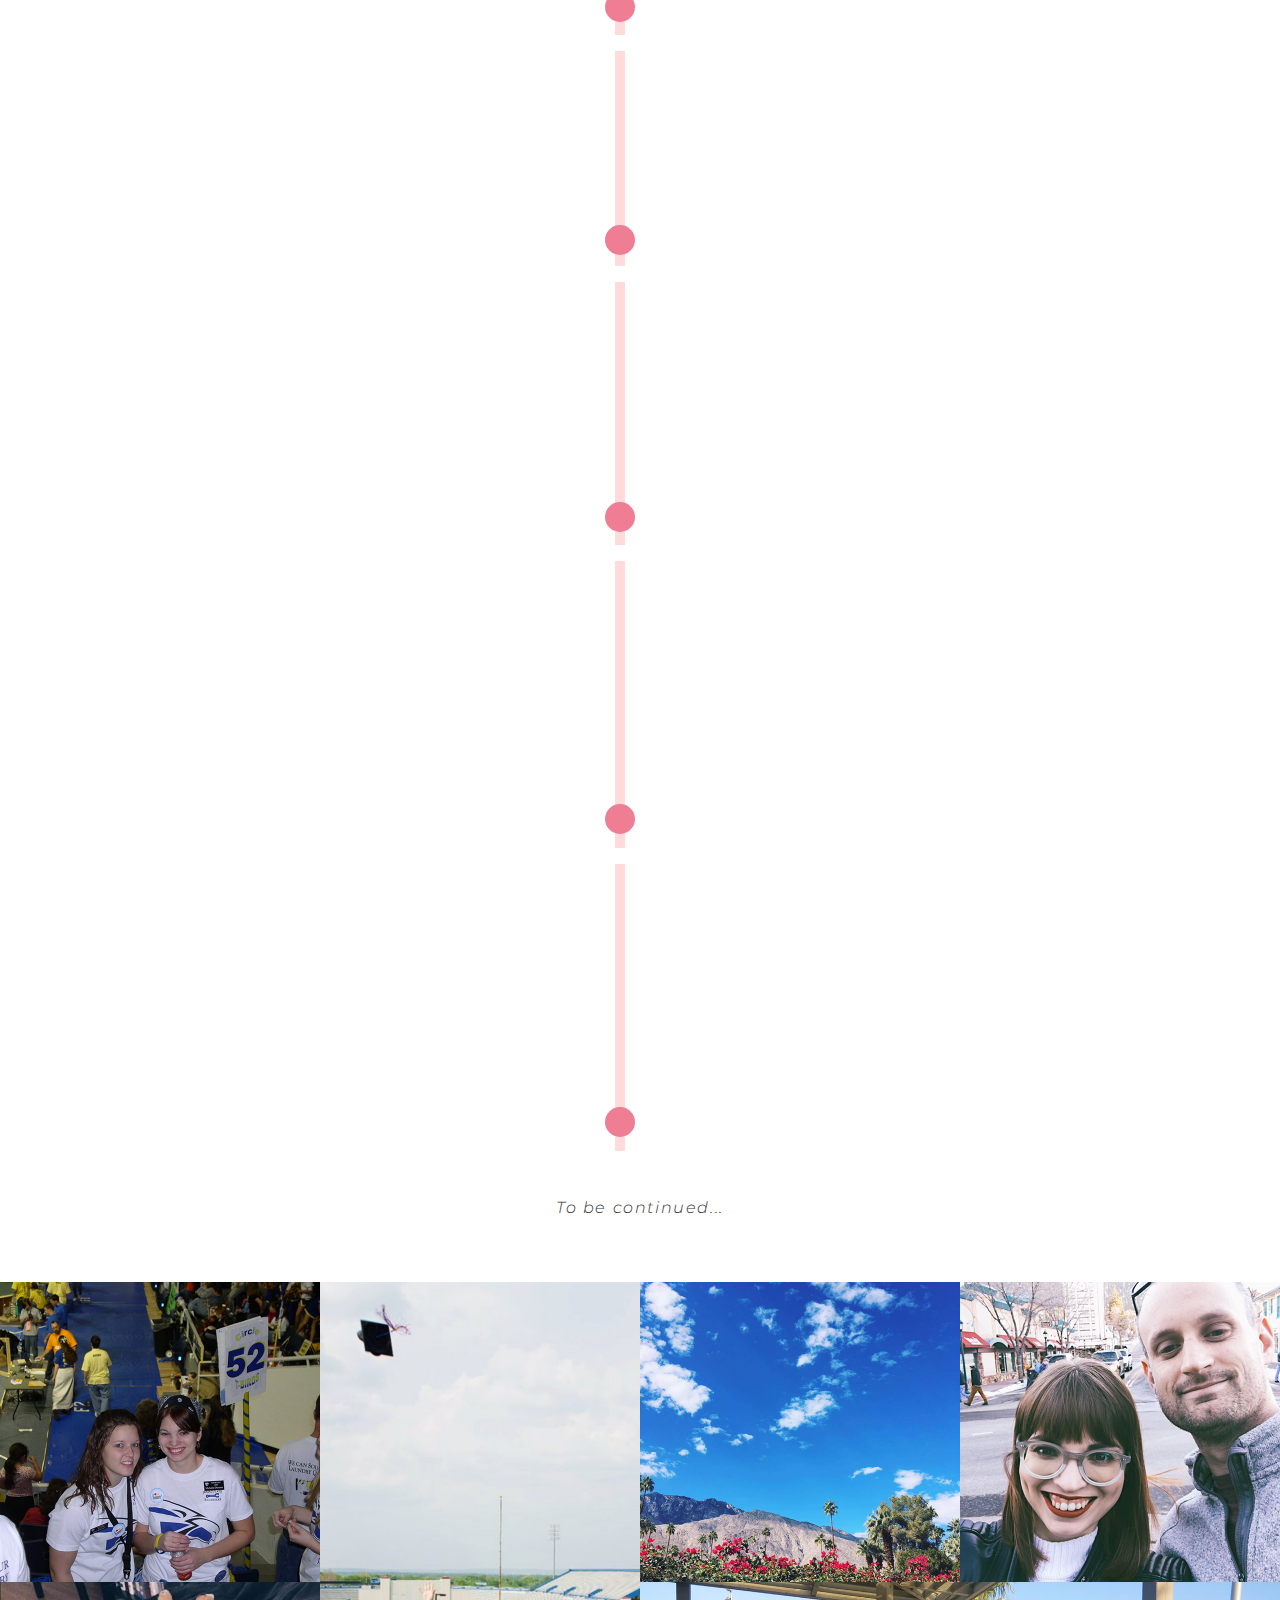
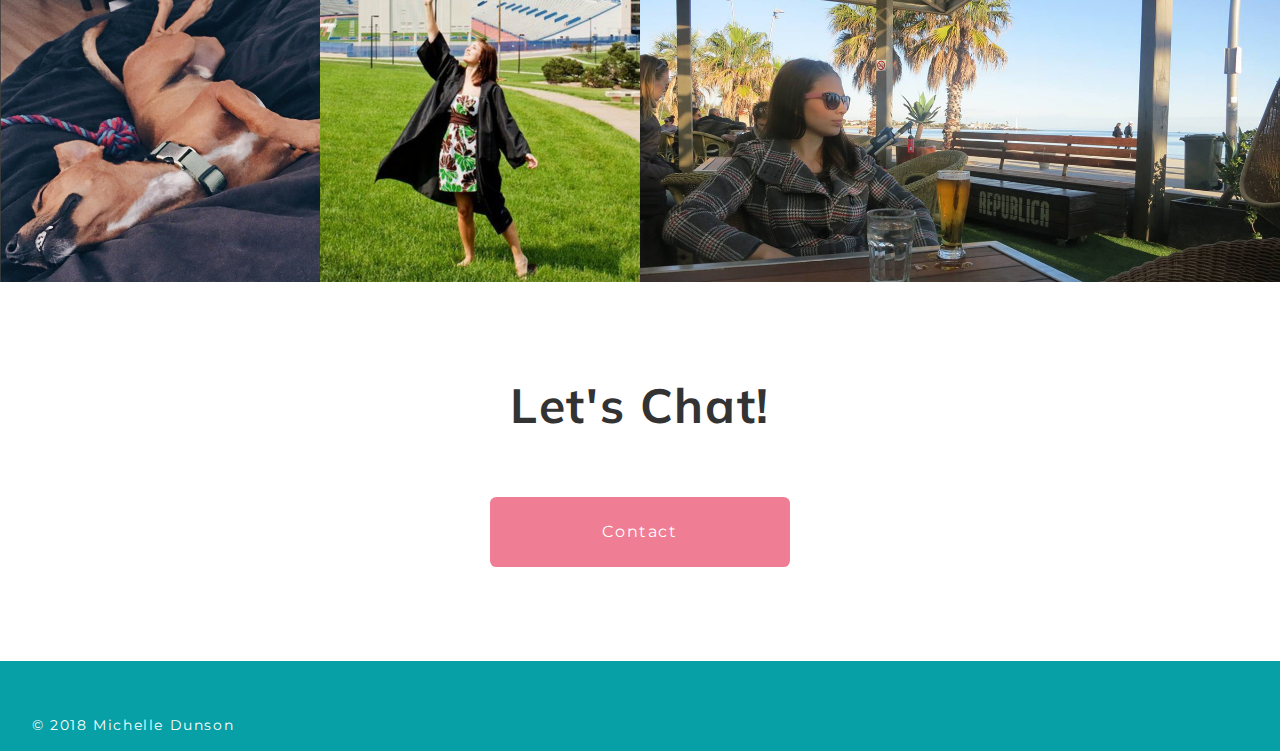
==== commit 2d284761: "About page finalized" ====
--- a/about.html
+++ b/about.html
@@ -25,12 +25,14 @@
                     </ul>
                 </div>
             </nav>
+            <p class="mobile">Michelle is a</p>
             <div class="heading">
                 <p class="stay">Michelle is a </p>
                 <p>
                     <span class="scroll">&thinsp;UX&thinsp;Designer</span>
                     <span class="scroll">&thinsp;Coffee&thinsp;Addict</span>
                     <span class="scroll">&thinsp;Product&thinsp;Designer</span>
+                    <span class="scroll">&thinsp;Jayhawk</span>
                     <span class="scroll">&thinsp;UI&thinsp;Designer</span>
                     <span class="scroll">&thinsp;Rescue&thinsp;Dog&thinsp;Mom</span>
                     <span class="scroll">&thinsp;Frontend&thinsp;Developer</span>
@@ -38,8 +40,10 @@
             </div>
         </header>
         <main>
-            <div class="profile-image">
-                <img src="assets/images/profile.png" alt="Michelle Dunson">
+            <div class="image-container">
+                <div class="profile-image">
+                    <img src="assets/images/profile.png" alt="Michelle Dunson">
+                </div>
             </div>
             <section class="timeline">
                 <h2>A<span class="teal"> 15 Year </span>Journey into Design</h2>
--- a/styles/main.css
+++ b/styles/main.css
@@ -38,6 +38,22 @@
     width: 10%;
     min-width: 75px;
     max-width: 100px;
+ }
+
+.image-container {
+    position: relative;
+}
+
+.profile-image {
+    position: absolute;
+    left: 50%;
+    margin-left: -150px;
+    margin-top: -250px;
+ }
+
+ .profile-image img {
+     border-radius: 50%;
+     width: 300px;
  }
 
 .menu-container {
@@ -120,6 +136,12 @@
     color: #ffffff;
 }
 
+.flex-container {
+    display: flex;
+    flex-direction: row;
+    justify-content: space-between;
+}
+
 button {
     width: 300px;
     height: 70px;
@@ -212,6 +234,10 @@
     overflow-x:hidden;
   }
 
+  .button {
+      padding: 25px 50px;
+  }
+
 }
 
 @media (max-width: 1080px) {
@@ -289,6 +315,13 @@
         left: 1.5rem;
         width: 75px;
     }
+    .profile-image {
+        margin-left: -100px;
+        margin-top: -175px;
+    }
+    .profile-image img {
+        width: 200px;
+    }
     .menu-container {
         text-align: center;
     }
@@ -304,6 +337,9 @@
         padding: 1rem 1rem;
         border-bottom: 2px solid #ffffff;
     }
+    .flex-container {
+        flex-direction: column;
+    }
     button {
         height: 60px;
         width: 250px;
--- a/styles/about.css
+++ b/styles/about.css
@@ -54,18 +54,6 @@
 .letter.in {
   transform: rotateX(0deg);
   transition: transform 0.38s cubic-bezier(0.175, 0.885, 0.32, 1.275);
-}
-
-.profile-image {
-    position: absolute;
-    left: 50%;
-    top: 50%;
-    margin-left: -150px;
-}
-
-.profile-image img {
-    border-radius: 50%;
-    width: 300px;
 }
 
 h2 {
@@ -158,9 +146,6 @@
 }
 
 .flex-container {
-    display: flex;
-    flex-direction: row;
-    justify-content: space-between;
     align-content: center;
 }
 
@@ -297,6 +282,9 @@
         max-height: 600px;
         overflow: hidden;
     }
+    .mobile {
+        display: none;
+    }
 }
 
 @media (max-width: 980px) {
@@ -313,17 +301,21 @@
 }
 
 @media (max-width: 680px) {
-    .profile-image {
-        margin-left: -100px;
-    }
-    .profile-image img {
-        width: 200px;
-    }
     .stay {
-        left: 0;
+        display: none !important;
+    }
+    .mobile {
+        font-size: 2.75rem;
+        text-align: center;
+        font-family: 'Muli';
+        font-weight: 700;
+        padding-top: 6rem;
+        padding-bottom: 0;
+        margin: 0;
     }
     .scroll {
-        margin-left: -55px;
+        margin-left: -145px !important;
+        margin-top: -115px;
     }
     .timeline {
         padding-top: 4rem;
@@ -331,6 +323,8 @@
     .timeline h2 {
         font-size: 1.5rem;
         margin: 0 auto;
+        padding-left: 1rem;
+        padding-right: 1rem;
     }
     .timeline ul {
         padding-left: 1rem;
@@ -342,9 +336,6 @@
     .bio {
         font-size: 1rem;
     }
-    .flex-container {
-        flex-direction: column;
-    }
     .flex-column {
         max-height: 300px;
     }
@@ -366,7 +357,6 @@
 
 @media (max-width: 625px) {
     .heading {
-        font-size: 2rem;
         text-align: left;
         width: 80%;
         margin: 0 auto;
@@ -380,3 +370,13 @@
         margin-left: -140px;
     }
 }
+
+@media (max-width: 400px) {
+    .mobile {
+        font-size: 2.5rem;
+    }
+    .scroll {
+        font-size: 1.7rem;
+        margin-left: -130px !important;
+    }
+}
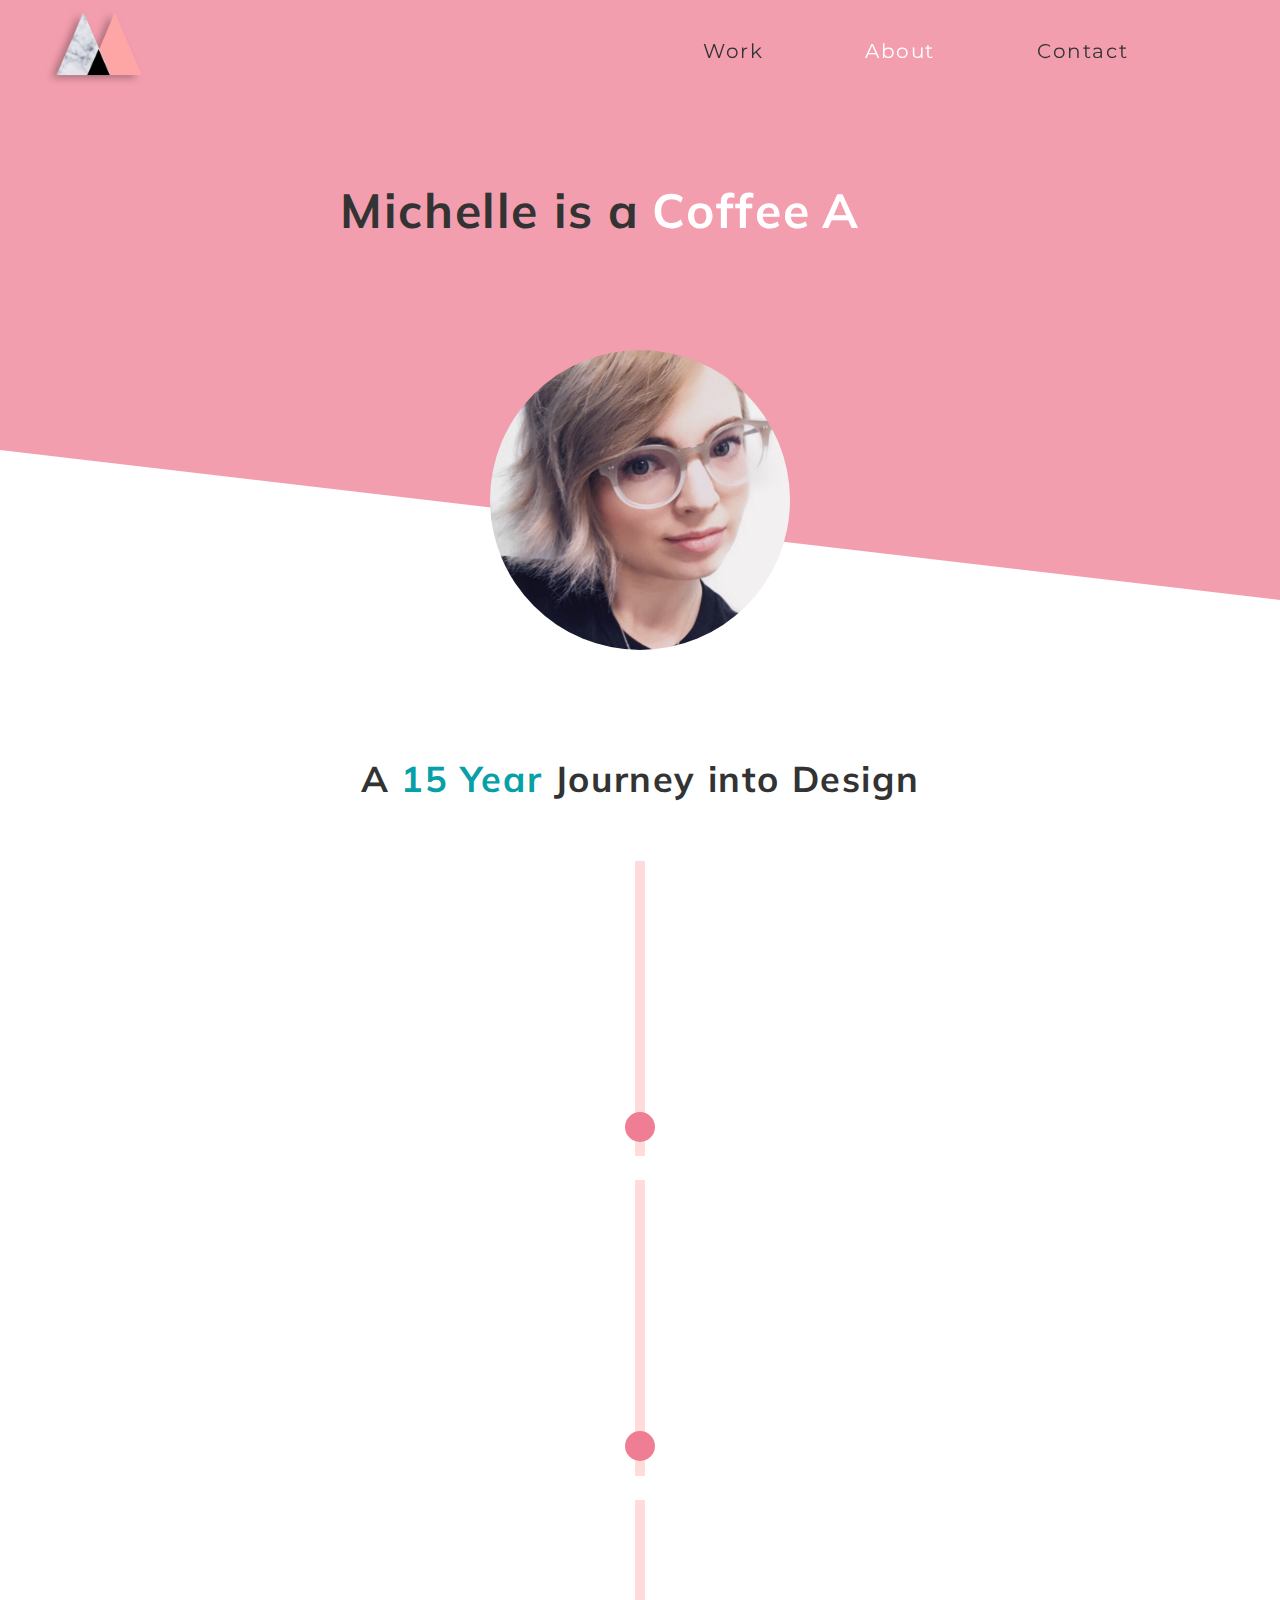
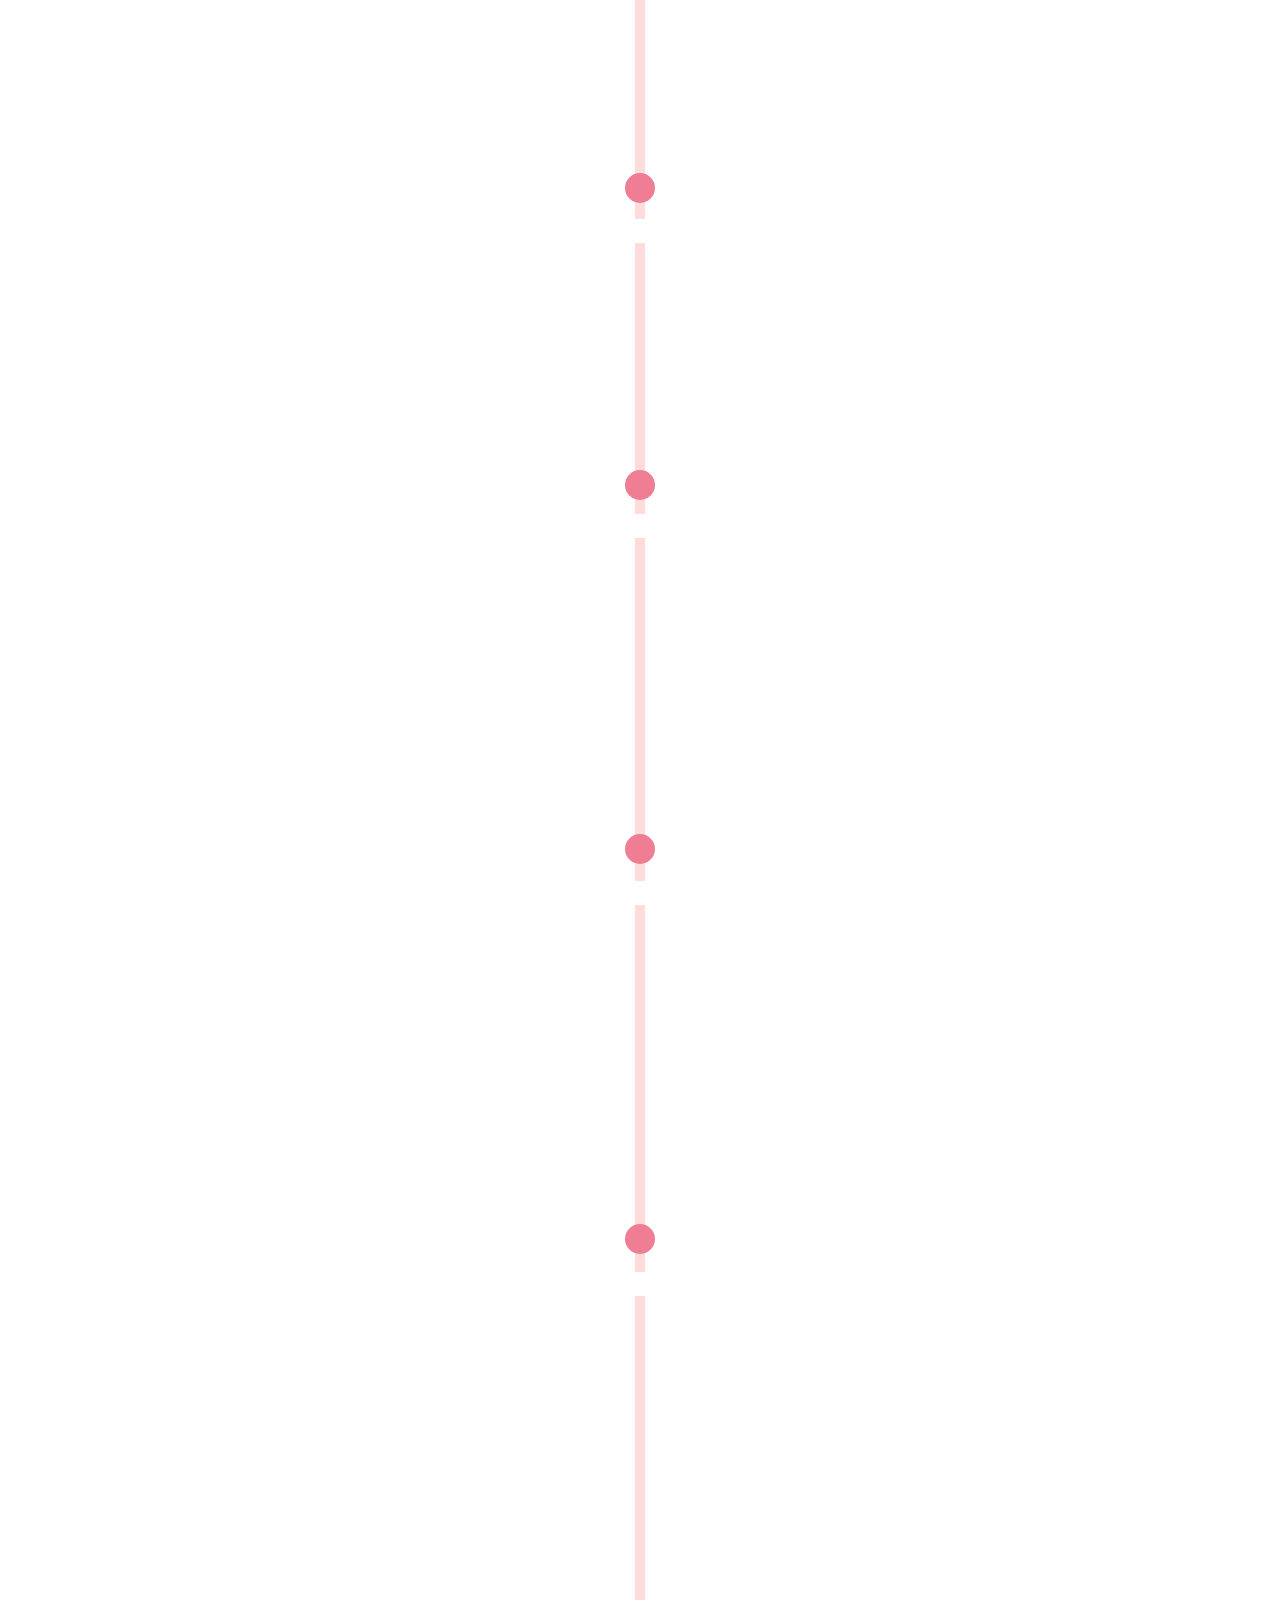
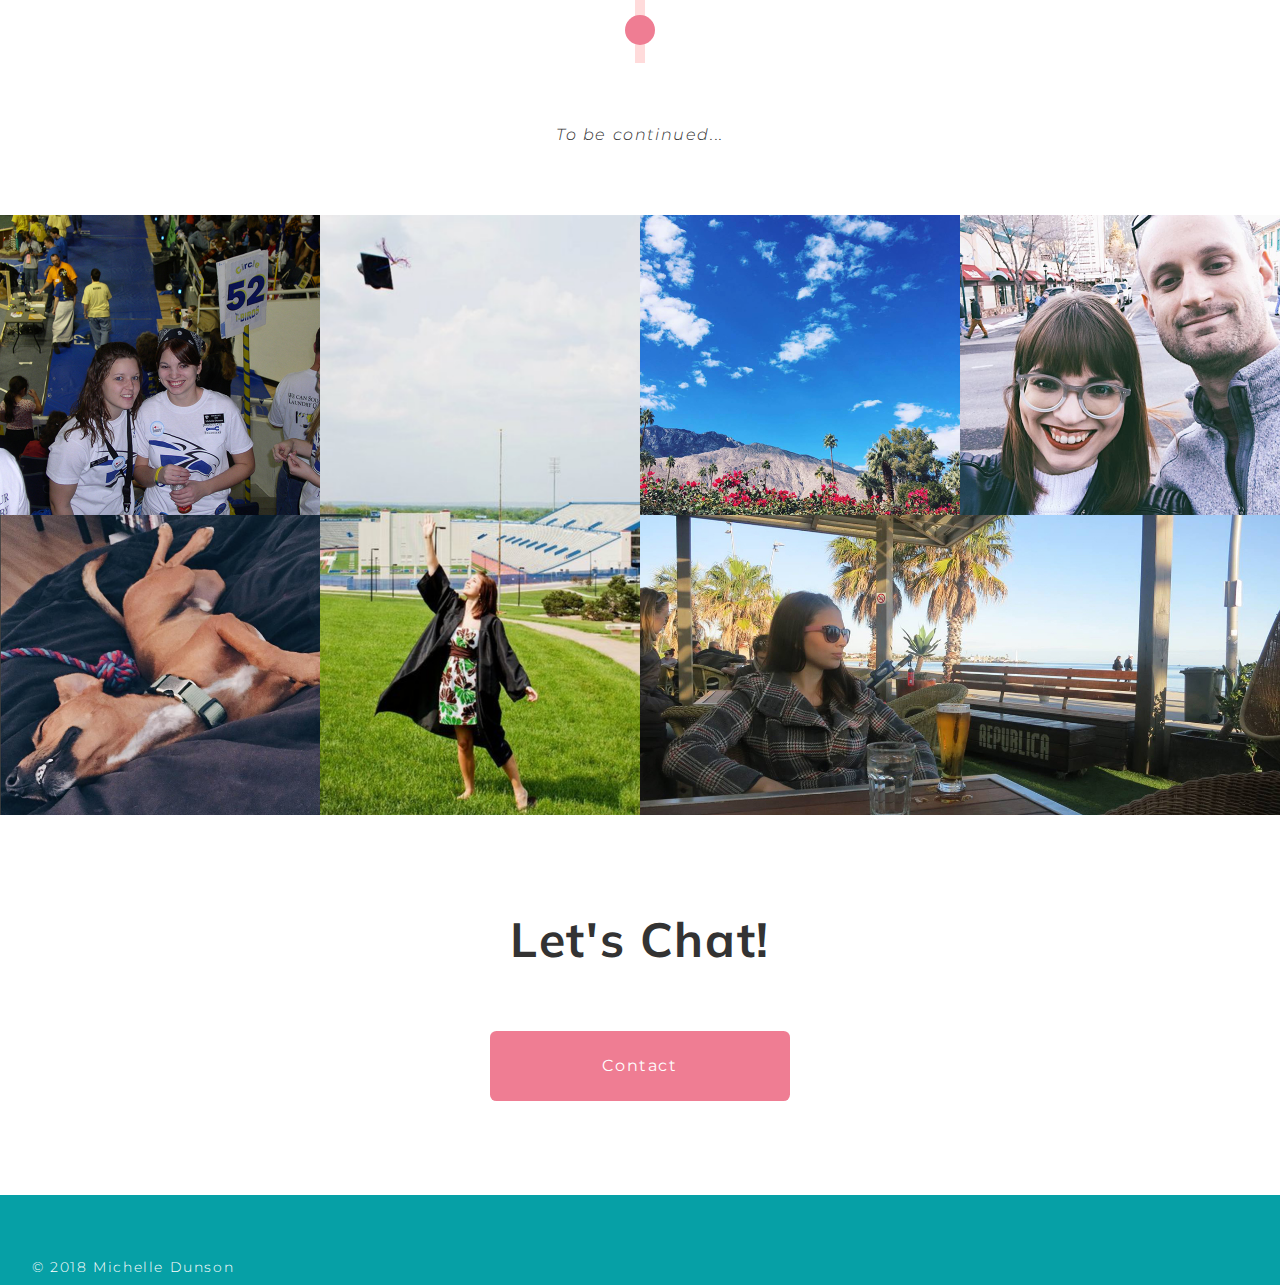
==== commit 6376d63a: "parallax images added, css styles started" ====
--- a/about.html
+++ b/about.html
@@ -5,7 +5,7 @@
         <meta name="viewport" content="width=device-width, initial-scale=1.0">
         <title>Michelle Dunson - About</title>
         <link rel="icon" type="image/ico" href="assets/images/favicon.ico">
-        <link href="https://fonts.googleapis.com/css?family=Montserrat:400,500|Muli:300,400,700" rel="stylesheet">
+        <link href="https://fonts.googleapis.com/css?family=Montserrat:300,400,500|Muli:300,400,700" rel="stylesheet">
         <link rel="stylesheet" href="https://use.fontawesome.com/releases/v5.0.13/css/all.css" integrity="sha384-DNOHZ68U8hZfKXOrtjWvjxusGo9WQnrNx2sqG0tfsghAvtVlRW3tvkXWZh58N9jp" crossorigin="anonymous">
         <link rel="stylesheet" type="text/css" href="styles/normalize.css">
         <link rel="stylesheet" type="text/css" href="styles/main.css">
--- a/styles/main.css
+++ b/styles/main.css
@@ -1,6 +1,6 @@
 html {
     height: 100%;
-    font-size: 100%;
+    font-size: 16px;
     overflow-x: hidden;
 }
 
@@ -11,7 +11,7 @@
     min-height: 100%;
 }
 
-h1, h2, h3 {
+h1, h2, h3, h4 {
     font-family: 'Muli';
     font-weight: 700;
     color: #333333;
@@ -24,6 +24,21 @@
 
 h2 {
     font-size: 2.25rem;
+}
+
+h3 {
+    font-size: 1.75rem;
+}
+
+h4 {
+    font-size: 1.625rem;
+    text-align: left;
+}
+
+p {
+    font-size: 1.5rem;
+    line-height: 2rem;
+    font-weight: 300;
 }
 
 .navbar {
--- a/styles/about.css
+++ b/styles/about.css
@@ -7,10 +7,7 @@
  }
 
 .heading {
-    font-family: 'Muli';
-    font-weight: 700;
     padding-top: 6rem;
-    font-size: 3rem;
     text-align: center;
     position: relative;
 }
@@ -24,6 +21,9 @@
     display: inline-block;
     vertical-align: top;
     margin: 0;
+    font-size: 3rem;
+    font-family: 'Muli';
+    font-weight: 700;
 }
 
 .scroll {
@@ -81,6 +81,7 @@
     margin-bottom: 3rem;
     border-radius: 4px;
     background: #ffffff;
+    font-size: 1.4rem;
 }
 
 .timeline-item {
@@ -221,7 +222,7 @@
         width: 10px;
         height: 100%;
         left: 50%;
-        margin-left: -25px;
+        margin-left: -5px;
         padding-top: 1.5rem;
         background: rgba(254,166,166,0.4);
     }
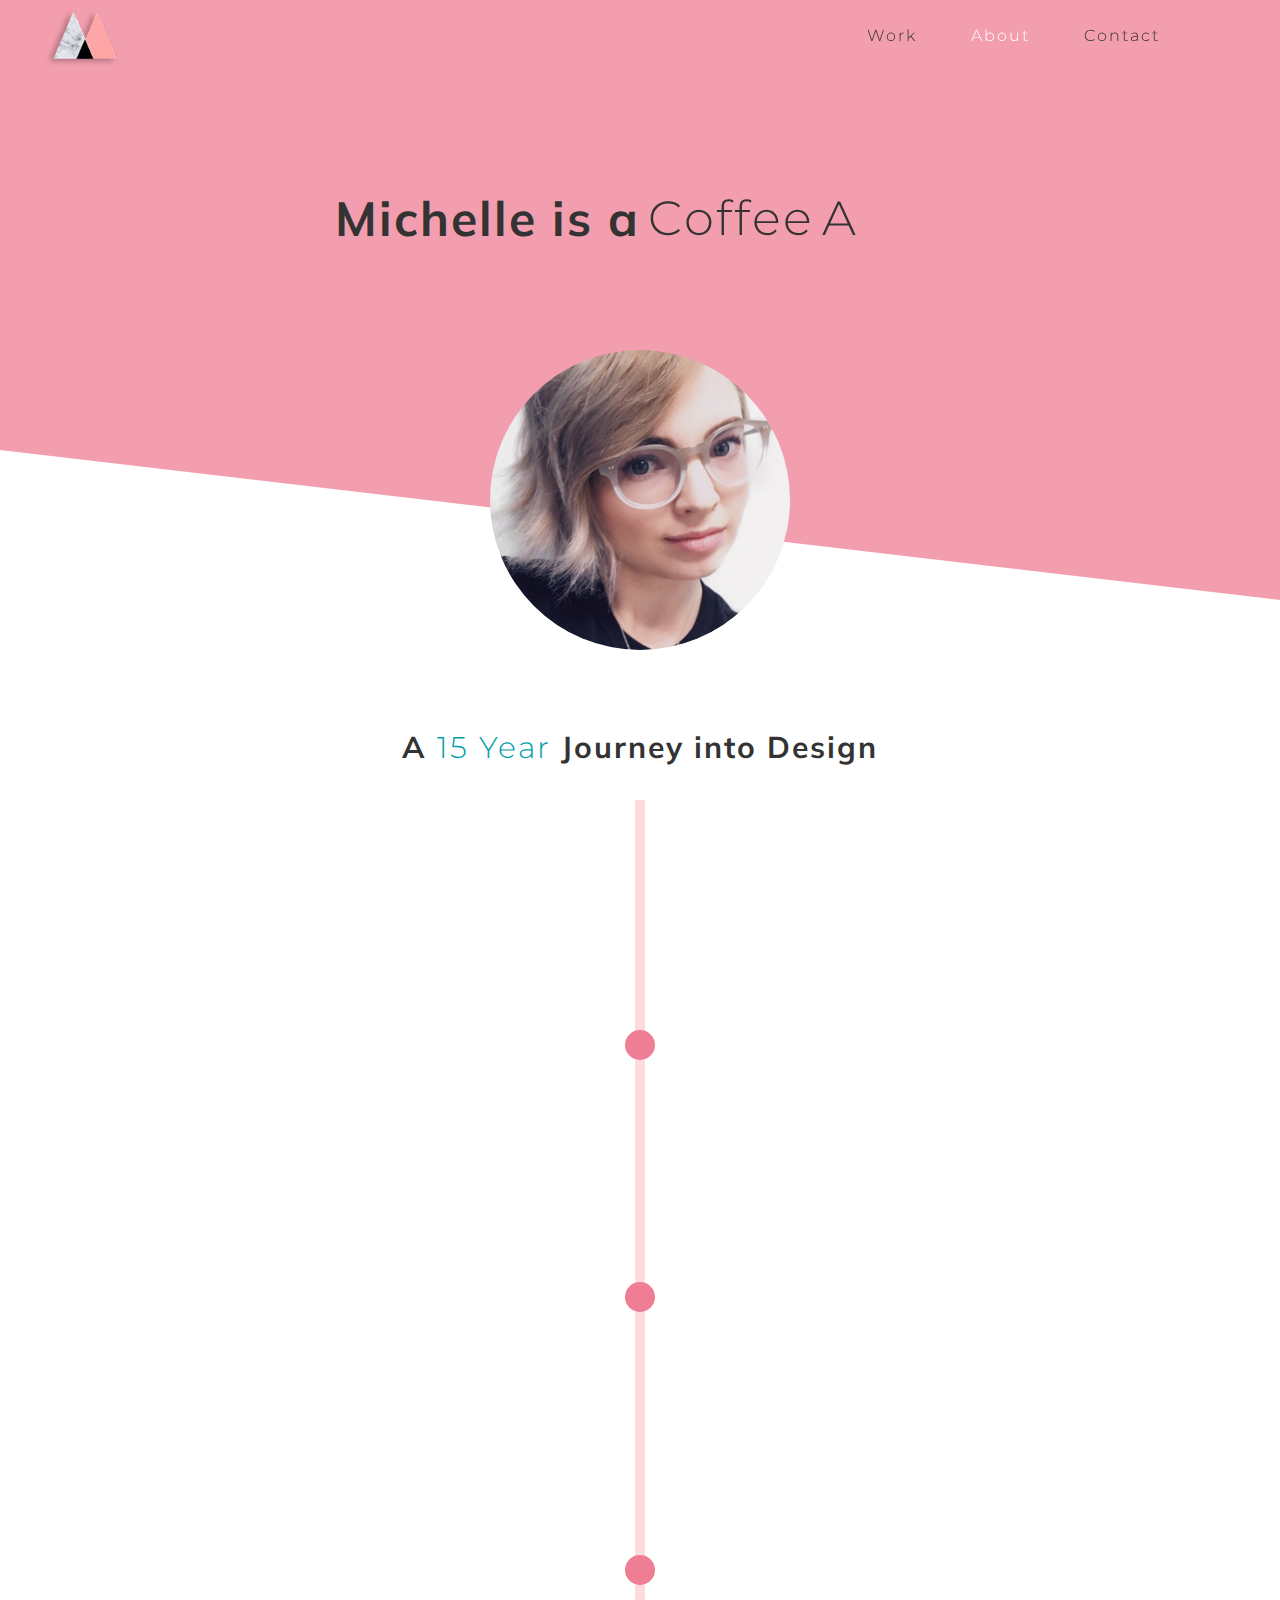
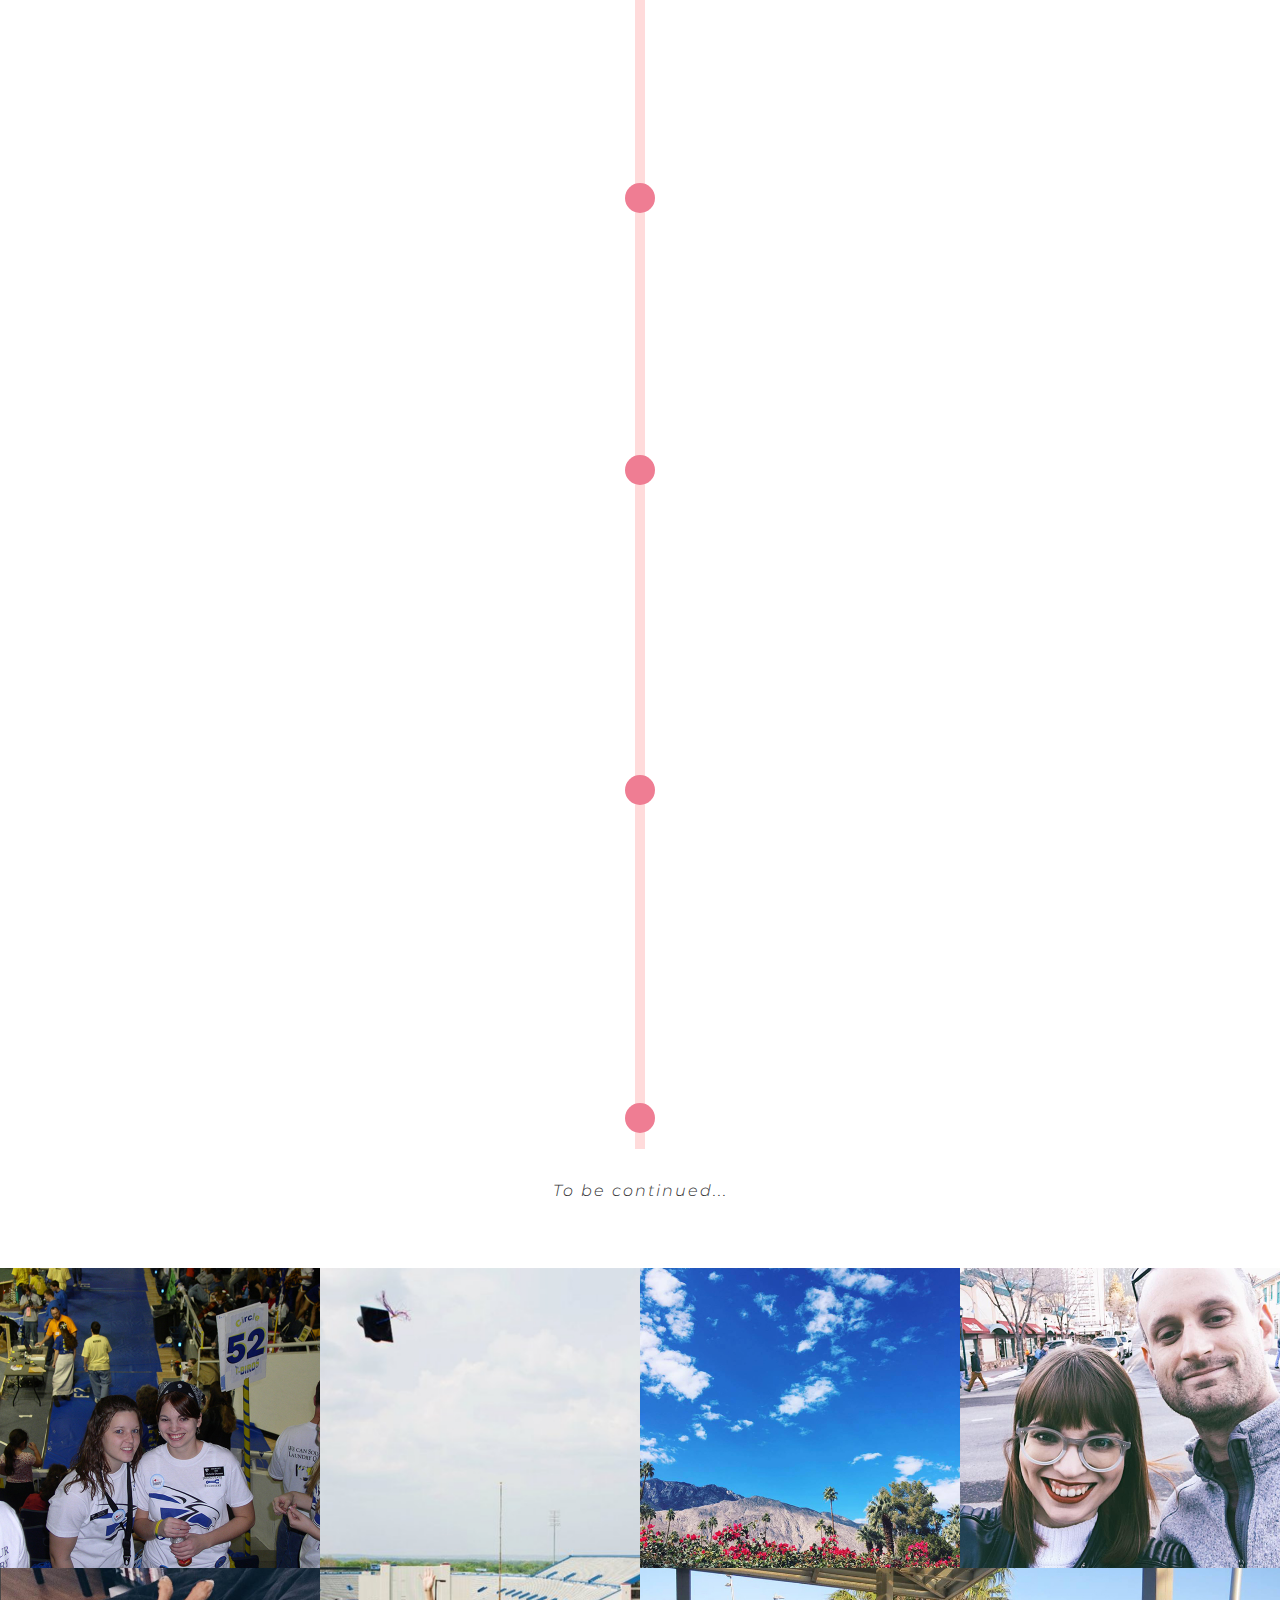
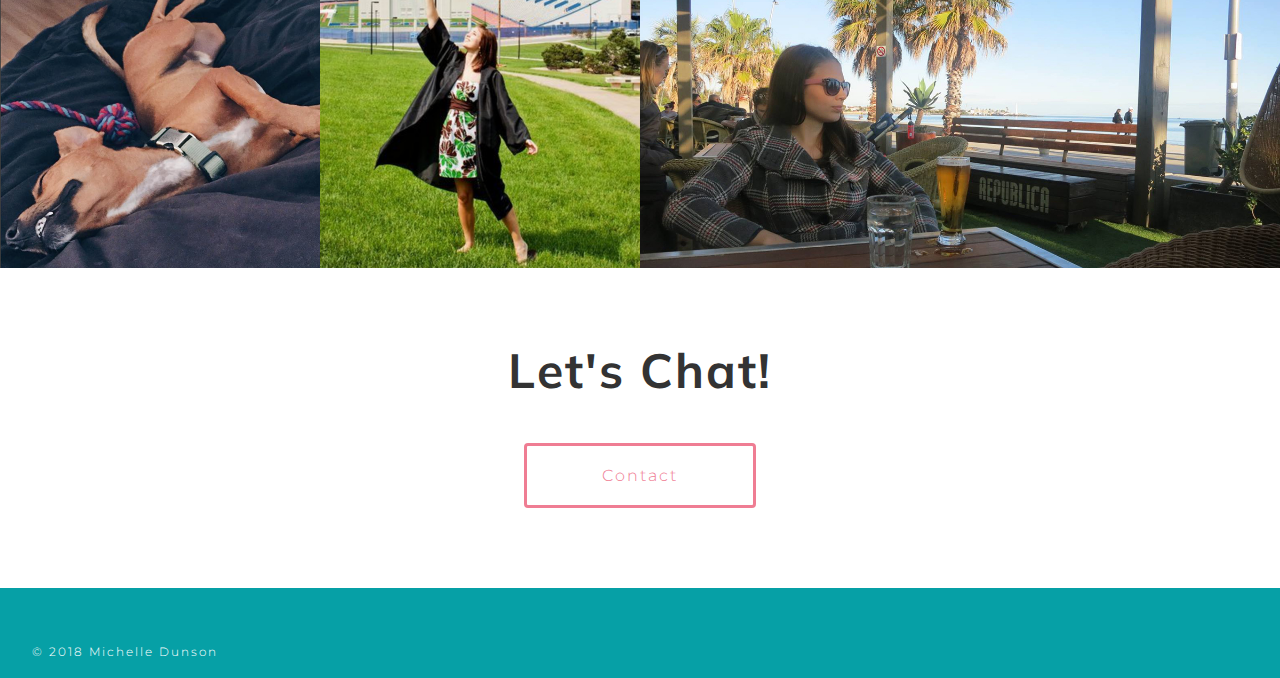
==== commit ec68c09a: "modified font sizing and spacing" ====
--- a/about.html
+++ b/about.html
@@ -129,7 +129,7 @@
         <footer>
             <div class="chat">
                 <h1>Let's Chat!</h1>
-                <button class="contact"><a href="contact.html" class="button">Contact</a></button>
+                <div id="contact" class="button"><a href="contact.html">Contact</a></div>
             </div>
             <div class="footer-content">
                 <p class="copyright">© 2018 Michelle Dunson</p>
--- a/styles/main.css
+++ b/styles/main.css
@@ -1,58 +1,47 @@
 html {
     height: 100%;
-    font-size: 16px;
+    font-size: 100%;
+    letter-spacing: 2px;
     overflow-x: hidden;
 }
 
-body {
+p, a, span {
     font-family: 'Montserrat';
     color: #333333;
-    letter-spacing: 0.10rem;
-    min-height: 100%;
+    font-weight: 300;
+    line-height: 1.5;
+    margin: 0;
 }
 
 h1, h2, h3, h4 {
     font-family: 'Muli';
     font-weight: 700;
     color: #333333;
+    margin: 0;
 }
 
 h1 {
     text-align: center;
-    font-size: 3rem;
+    font-size: 48px;
 }
 
 h2 {
-    font-size: 2.25rem;
+    font-size: 30px;
 }
 
 h3 {
-    font-size: 1.75rem;
+    font-size: 26px;
 }
 
 h4 {
-    font-size: 1.625rem;
+    font-size: 22px;
     text-align: left;
 }
 
-p {
-    font-size: 1.5rem;
-    line-height: 2rem;
-    font-weight: 300;
-}
-
 .navbar {
-    padding: 0.5rem;
+    padding: 8px;
     margin-right: 5%;
     margin-bottom: 0;
- }
-
-.navbar .logo {
-    position: relative;
-    left: 3%;
-    width: 10%;
-    min-width: 75px;
-    max-width: 100px;
  }
 
 .image-container {
@@ -66,7 +55,7 @@
     margin-top: -250px;
  }
 
- .profile-image img {
+.profile-image img {
      border-radius: 50%;
      width: 300px;
  }
@@ -83,8 +72,8 @@
 
 .menu-container > label {
     display: block;
-    font-size: 2rem;
-    color: #333333;
+    font-size: 32px;
+    color: #ffffff;
     position: absolute;
     right: 20px;
     width: 36px;
@@ -103,16 +92,11 @@
     z-index: 1000;
 }
 
-.menu-container ul li {
-    display: block;
-    padding: 1rem;
-}
-
 .menu-container a {
     text-decoration: none;
     color: #333333;
-    font-size: 1.25rem;
-    margin-right: 4rem;
+    font-size: 16px;
+    margin-right: 48px;
 }
 
 .hvr-underline-from-center {
@@ -154,46 +138,60 @@
 .flex-container {
     display: flex;
     flex-direction: row;
-    justify-content: space-between;
-}
-
-button {
-    width: 300px;
-    height: 70px;
+    justify-content: center;
+    align-items: center;
+    flex-wrap: wrap;
+}
+
+.flex-container.no-wrap {
+    flex-wrap: nowrap;
+}
+
+.container {
+    padding: 50px 100px;
+}
+
+.button a {
+    text-decoration: none;
+    color: #06A0A6;
+    border: 3px solid #06A0A6;
+    border-radius: 4px;
+    padding: 20px 60px;
+}
+
+.button a:hover {
+    color: #ffffff;
     background-color: #06A0A6;
-    border-radius: 0.4rem;
-    border-color: transparent;
 }
 
 .button {
-    color: #ffffff;
-    text-decoration: none;
-    letter-spacing: 0.10rem;
-    padding: 25px 65px;
-    box-sizing: border-box;
+    margin-top: 40px;
 }
 
 footer {
-    padding-top: 4rem;
+    padding-top: 75px;
 }
 
 .chat {
-    padding-bottom: 5rem;
+    padding-bottom: 100px;
     width: 300px;
     margin: 0 auto;
     text-align: center;
 }
 
 .chat h1 {
-    padding-bottom: 2rem;
-}
-
-.contact {
+    padding-bottom: 25px;
+}
+
+#contact a {
+    color: #EF7D93;
+    border-color: #EF7D93;
+    padding: 20px 75px;
+}
+
+#contact a:hover {
+    color: #ffffff;
     background-color: #EF7D93;
-}
-
-.contact a {
-    padding: 25px 100px;
 }
 
 .footer-content {
@@ -203,25 +201,25 @@
 }
 
 .copyright {
-     font-size: 0.875rem;
+    color: #ffffff;
+     font-size: 12px;
      text-align: left;
-     margin-left: 2rem;
+     margin-left: 32px;
      position: relative;
-     top: 3.5rem;
+     top: 55px;
  }
 
 .footer-links {
-    text-decoration: none;
-    font-size: 2.5rem;
-    width: 275px;
-    margin: 0 auto;
+    width: 100%;
+    text-align: center;
 }
 
 .footer-links a {
+    font-size: 36px;
     display: inline;
     color: #ffffff;
-    padding-left: 0.5rem;
-    padding-right: 0.5rem;
+    padding-left: 10px;
+    padding-right: 10px;
 }
 
 i {
@@ -249,45 +247,44 @@
     overflow-x:hidden;
   }
 
-  .button {
-      padding: 25px 50px;
-  }
-
 }
 
 @media (max-width: 1080px) {
     h2 {
-        font-size: 2rem;
+        font-size: 32px;
+    }
+    .container {
+        padding: 50px 80px;
     }
 }
 
 @media (max-width: 930px) {
     h1 {
-        font-size: 2.5rem;
+        font-size: 40px;
     }
     h2 {
-        font-size: 1.8rem;
-    }
-    .button {
-        font-size: 0.9rem;
-    }
-    .footer-links {
-        width: 230px;
+        font-size: 28px;
     }
     .footer-links a {
-        font-size: 2rem;
-        position: relative;
-        bottom: 1rem;
+        font-size: 32px;
+        line-height: 1;
     }
     .copyright {
-        font-size: 0.75rem;
         text-align: center;
         margin-left: 0;
-        top: 4rem;
     }
 }
 
 @media (min-width: 681px) {
+    p {
+        font-size: 20px;
+        line-height: 1.5;
+    }
+    .navbar .logo {
+        position: relative;
+        left: 3%;
+        width: 75px;
+     }
     .menu-container {
         height: auto;
     }
@@ -300,35 +297,27 @@
     .menu-container ul li {
         display: inline-block;
     }
-    button:hover {
-        background: rgba(0,0,0,0);
-        box-shadow: inset 0 0 0 3px #06A0A6;
-        color: #06A0A6;
-    }
-    .button:hover {
-        color: #06A0A6;
-    }
-    .contact:hover {
-        background: rgba(0,0,0,0);
-        box-shadow: inset 0 0 0 3px #EF7D93;
-    }
-    .contact a:hover {
-        color: #EF7D93;
-    }
+    .right {
+        margin-left: 50px;
+    }
+   .left {
+       margin-right: 50px;
+   }
 }
 
 @media (max-width: 680px) {
     h1 {
-        font-size: 2.25rem;
-    }
-    body {
-        font-size: 1.125rem;
-        font-family: 'Montserrat';
-        font-weight: 400;
+        font-size: 36px;
+    }
+    p {
+        font-size: 16px;
     }
     .navbar .logo {
-        left: 1.5rem;
-        width: 75px;
+        left: 24px;
+        width: 50px;
+    }
+    .container {
+        padding: 40px 30px;
     }
     .profile-image {
         margin-left: -100px;
@@ -345,27 +334,14 @@
     }
     .menu-container a {
         color: #ffffff;
-        font-size: 2rem;
-        margin: 1rem;
+        font-size: 30px;
+        margin: 16px;
     }
     .menu-container ul li {
-        padding: 1rem 1rem;
+        padding: 16px 16px;
         border-bottom: 2px solid #ffffff;
     }
     .flex-container {
         flex-direction: column;
     }
-    button {
-        height: 60px;
-        width: 250px;
-        border-color: transparent;
-    }
-    .button {
-        font-family: 'Montserrat';
-        font-weight: 400;
-        padding: 0;
-    }
-    .contact a {
-        padding: 0;
-    }
-}
+}
--- a/styles/about.css
+++ b/styles/about.css
@@ -7,7 +7,7 @@
  }
 
 .heading {
-    padding-top: 6rem;
+    padding-top: 100px;
     text-align: center;
     position: relative;
 }
@@ -21,7 +21,7 @@
     display: inline-block;
     vertical-align: top;
     margin: 0;
-    font-size: 3rem;
+    font-size: 48px;
     font-family: 'Muli';
     font-weight: 700;
 }
@@ -58,7 +58,7 @@
 
 h2 {
     text-align: center;
-    padding-bottom: 2rem;
+    padding-bottom: 30px;
 }
 
 span.teal {
@@ -67,8 +67,8 @@
 
 .timeline {
     position: relative;
-    padding-bottom: 4rem;
-    padding-top: 8rem;
+    padding-bottom: 65px;
+    padding-top: 125px;
 }
 
 .timeline ul {
@@ -78,7 +78,7 @@
 
 .timeline-content {
     box-shadow: -8px 20px 20px -5px rgba(0, 0, 0, 0.3);
-    margin-bottom: 3rem;
+    margin-bottom: 50px;
     border-radius: 4px;
     background: #ffffff;
     font-size: 1.4rem;
@@ -94,13 +94,13 @@
 .year {
     font-family: 'Muli';
     font-weight: 700;
-    font-size: 3rem;
+    font-size: 48px;
     color: #ffffff;
     background-color: #06A0A6;
     border-radius: 4px 4px 0 0;
     text-align: left;
     width: 100%;
-    padding: 0.25rem 0.25rem 0.25rem 1.5rem;
+    padding: 5px 5px 5px 25px;
     box-sizing: border-box;
 }
 
@@ -126,8 +126,8 @@
 
 .bio {
     width: 90%;
-    line-height: 1.5rem;
-    padding: 0 1rem 1rem 1.5rem;
+    line-height: 24px;
+    padding: 0 16px 16px 24px;
 }
 
 .italic {
@@ -136,9 +136,9 @@
     font-style: italic;
     width: 300px;
     text-align: center;
-    font-size: 1rem;
+    font-size: 16px;
     margin: 0 auto;
-    padding-top: 2rem;
+    padding-top: 30px;
 }
 
 .bio a {
@@ -223,7 +223,7 @@
         height: 100%;
         left: 50%;
         margin-left: -5px;
-        padding-top: 1.5rem;
+        padding-top: 25px;
         background: rgba(254,166,166,0.4);
     }
     .timeline-item::after {
@@ -271,7 +271,7 @@
     }
     .timeline-item:nth-child(even) .year {
         text-align: right;
-        padding-right: 1.5rem;
+        padding-right: 25px;
     }
 }
 
@@ -290,14 +290,14 @@
 
 @media (max-width: 980px) {
     .heading {
-        padding-top: 8rem;
-        font-size: 2.5rem;
+        padding-top: 130px;
+        font-size: 40px;
     }
 }
 
 @media (max-width: 850px) {
     .heading {
-        font-size: 2rem;
+        font-size: 32px;
     }
 }
 
@@ -306,36 +306,37 @@
         display: none !important;
     }
     .mobile {
-        font-size: 2.75rem;
+        font-size: 42px;
         text-align: center;
         font-family: 'Muli';
         font-weight: 700;
-        padding-top: 6rem;
+        padding-top: 100px;
         padding-bottom: 0;
         margin: 0;
     }
     .scroll {
         margin-left: -145px !important;
         margin-top: -115px;
+        font-size: 36px;
     }
     .timeline {
-        padding-top: 4rem;
+        padding-top: 65px;
     }
     .timeline h2 {
-        font-size: 1.5rem;
+        font-size: 24px;
         margin: 0 auto;
-        padding-left: 1rem;
-        padding-right: 1rem;
+        padding-left: 15px;
+        padding-right: 15px;
     }
     .timeline ul {
-        padding-left: 1rem;
-        padding-right: 1rem;
+        padding-left: 15px;
+        padding-right: 15px;
     }
     .year {
-        font-size: 2.5rem;
+        font-size: 40px;
     }
     .bio {
-        font-size: 1rem;
+        font-size: 16px;
     }
     .flex-column {
         max-height: 300px;
@@ -372,12 +373,12 @@
     }
 }
 
-@media (max-width: 400px) {
+@media (max-width: 425px) {
     .mobile {
-        font-size: 2.5rem;
+        font-size: 40px;
     }
     .scroll {
-        font-size: 1.7rem;
+        font-size: 28px;
         margin-left: -130px !important;
     }
 }
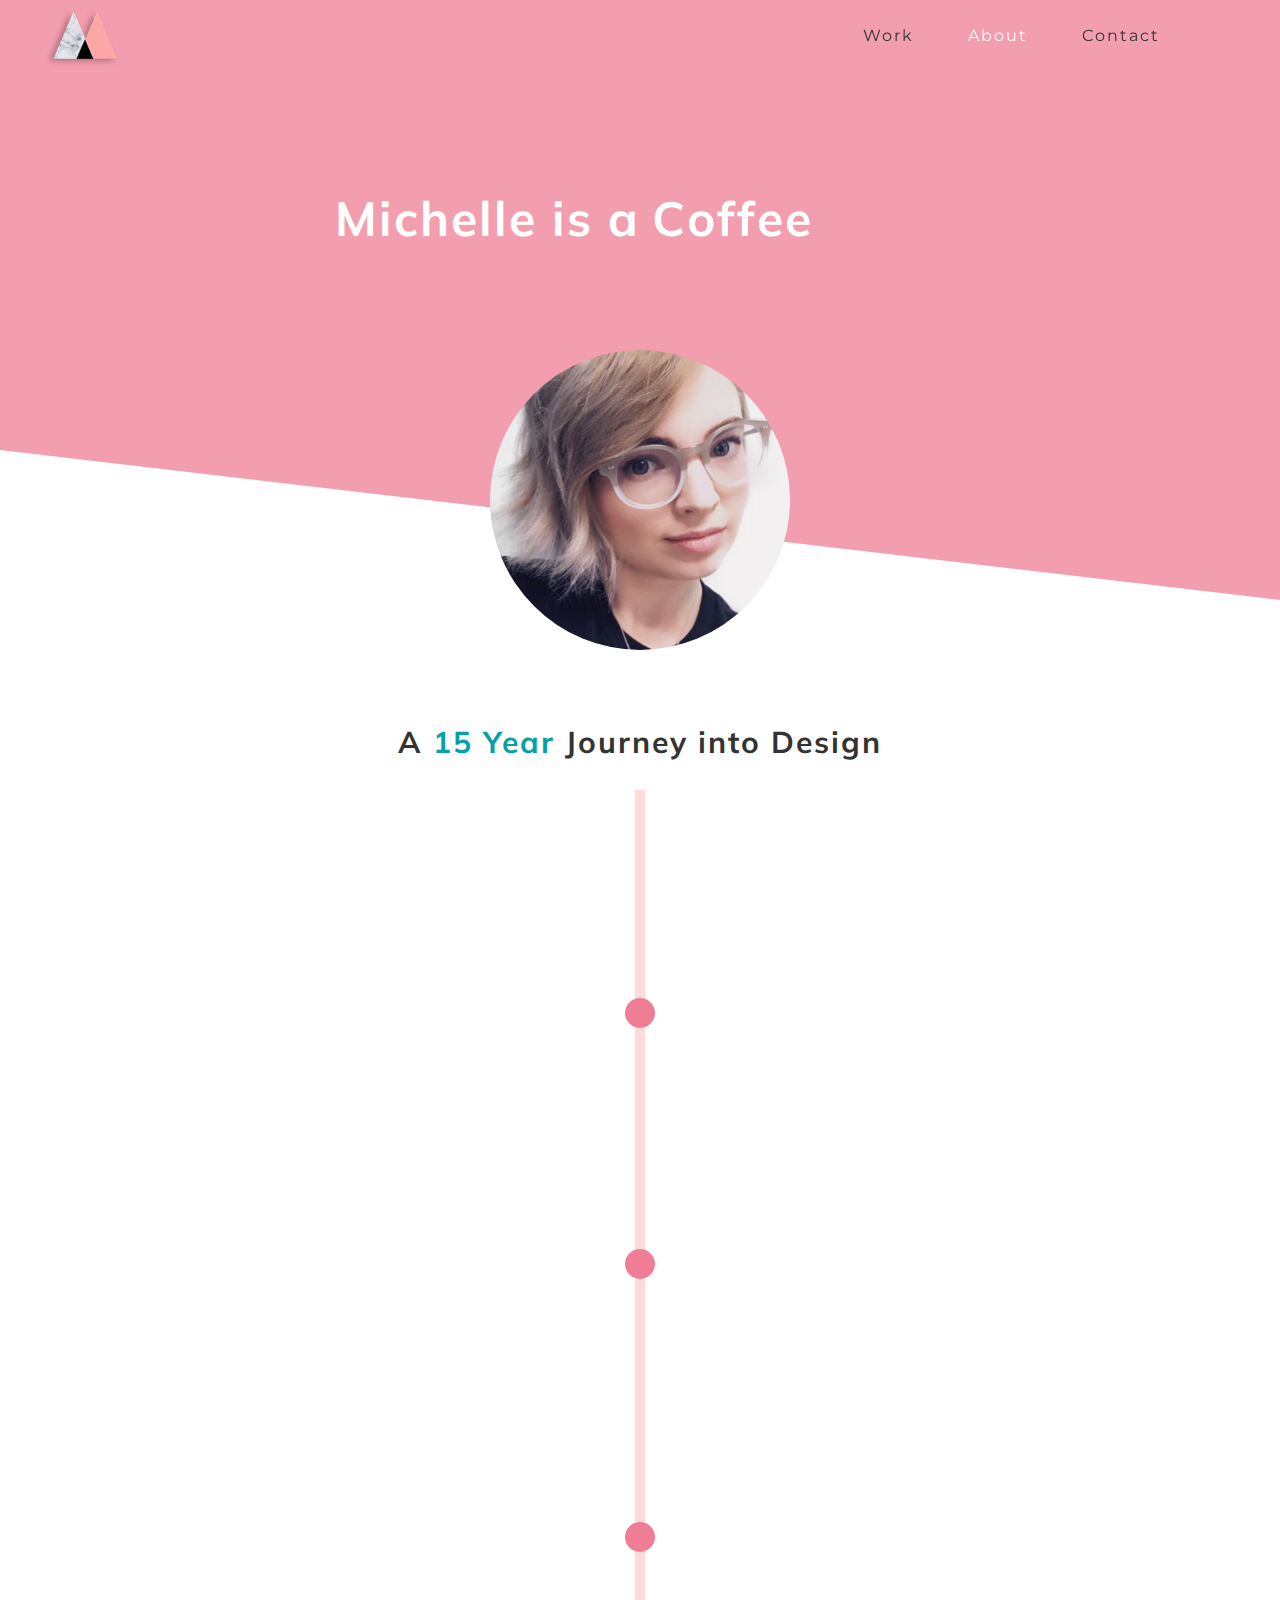
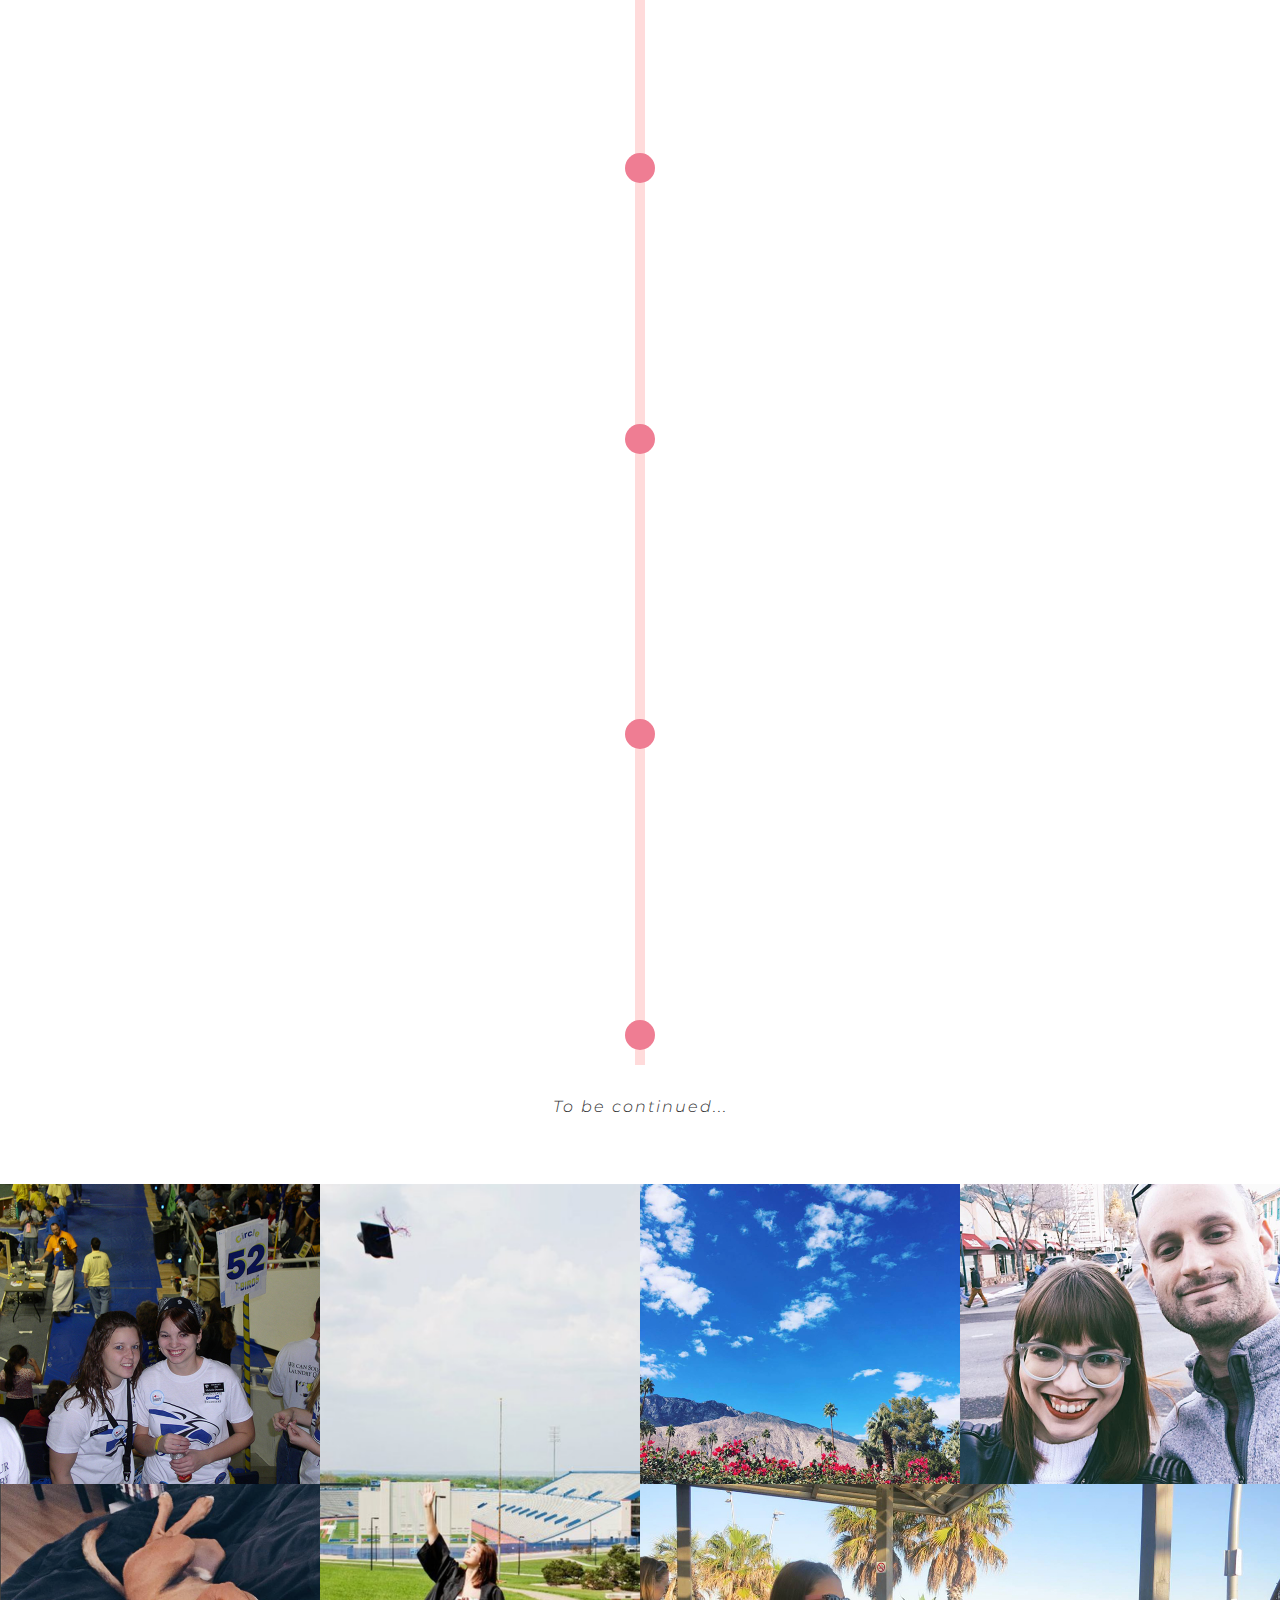
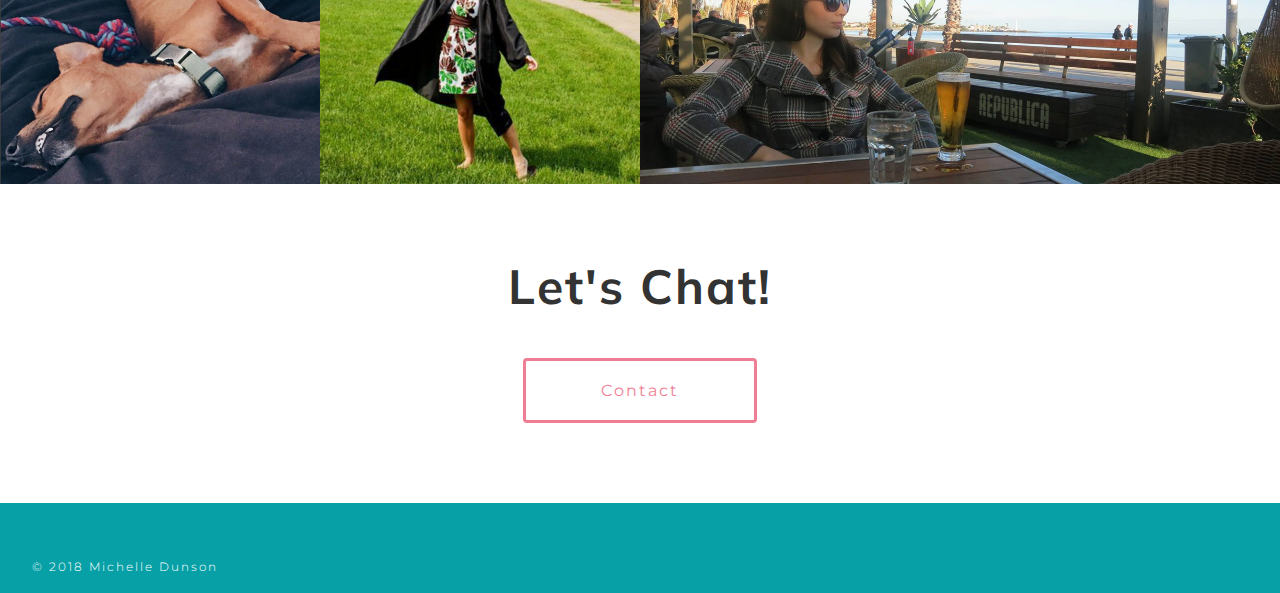
==== commit 0446d83e: "Configured Google Analytics" ====
--- a/about.html
+++ b/about.html
@@ -10,6 +10,17 @@
         <link rel="stylesheet" type="text/css" href="styles/normalize.css">
         <link rel="stylesheet" type="text/css" href="styles/main.css">
         <link rel="stylesheet" type="text/css" href="styles/about.css">
+
+        <!-- Global site tag (gtag.js) - Google Analytics -->
+        <script async src="https://www.googletagmanager.com/gtag/js?id=UA-121767977-1"></script>
+        <script>
+            window.dataLayer = window.dataLayer || [];
+            function gtag(){dataLayer.push(arguments);}
+            gtag('js', new Date());
+
+            gtag('config', 'UA-121767977-1');
+        </script>
+
     </head>
     <body>
         <header>
--- a/styles/main.css
+++ b/styles/main.css
@@ -5,7 +5,7 @@
     overflow-x: hidden;
 }
 
-p, a, span {
+p, a {
     font-family: 'Montserrat';
     color: #333333;
     font-weight: 300;
@@ -157,6 +157,7 @@
     border: 3px solid #06A0A6;
     border-radius: 4px;
     padding: 20px 60px;
+    font-weight: 400;
 }
 
 .button a:hover {
@@ -277,7 +278,7 @@
 
 @media (min-width: 681px) {
     p {
-        font-size: 20px;
+        font-size: 18px;
         line-height: 1.5;
     }
     .navbar .logo {
--- a/styles/about.css
+++ b/styles/about.css
@@ -6,6 +6,10 @@
     -webkit-clip-path: polygon(0 0, 100% 0, 100% 100%, 0 75%);
  }
 
+ #main-menu a {
+     font-weight: 400;
+ }
+
 .heading {
     padding-top: 100px;
     text-align: center;
@@ -15,6 +19,7 @@
 .stay {
     position: absolute;
     right: 50%;
+    color: #ffffff;
 }
 
 .heading p {
@@ -24,14 +29,16 @@
     font-size: 48px;
     font-family: 'Muli';
     font-weight: 700;
-}
-
-.scroll {
+    color: #ffffff;
+}
+
+span.scroll {
   position: absolute;
   left: 50%;
   width: 500px;
   opacity: 0;
   color: #ffffff;
+  font-weight: 700;
 }
 
 .letter {
@@ -126,8 +133,8 @@
 
 .bio {
     width: 90%;
-    line-height: 24px;
-    padding: 0 16px 16px 24px;
+    line-height: 1.25;
+    padding: 10px 16px 16px 24px;
 }
 
 .italic {
@@ -313,10 +320,11 @@
         padding-top: 100px;
         padding-bottom: 0;
         margin: 0;
+        color: #ffffff;
     }
     .scroll {
         margin-left: -145px !important;
-        margin-top: -115px;
+        margin-top: -135px;
         font-size: 36px;
     }
     .timeline {
@@ -362,11 +370,13 @@
         text-align: left;
         width: 80%;
         margin: 0 auto;
+        color: #ffffff;
     }
     .heading p {
         display: block;
         position: relative;
         left: 0;
+        color: #ffffff;
     }
     .scroll {
         margin-left: -140px;
@@ -376,9 +386,12 @@
 @media (max-width: 425px) {
     .mobile {
         font-size: 40px;
+        color: #ffffff;
+        padding-bottom: 0;
     }
     .scroll {
         font-size: 28px;
-        margin-left: -130px !important;
-    }
-}
+        margin-left: -135px !important;
+        margin-top: -130px;
+    }
+}
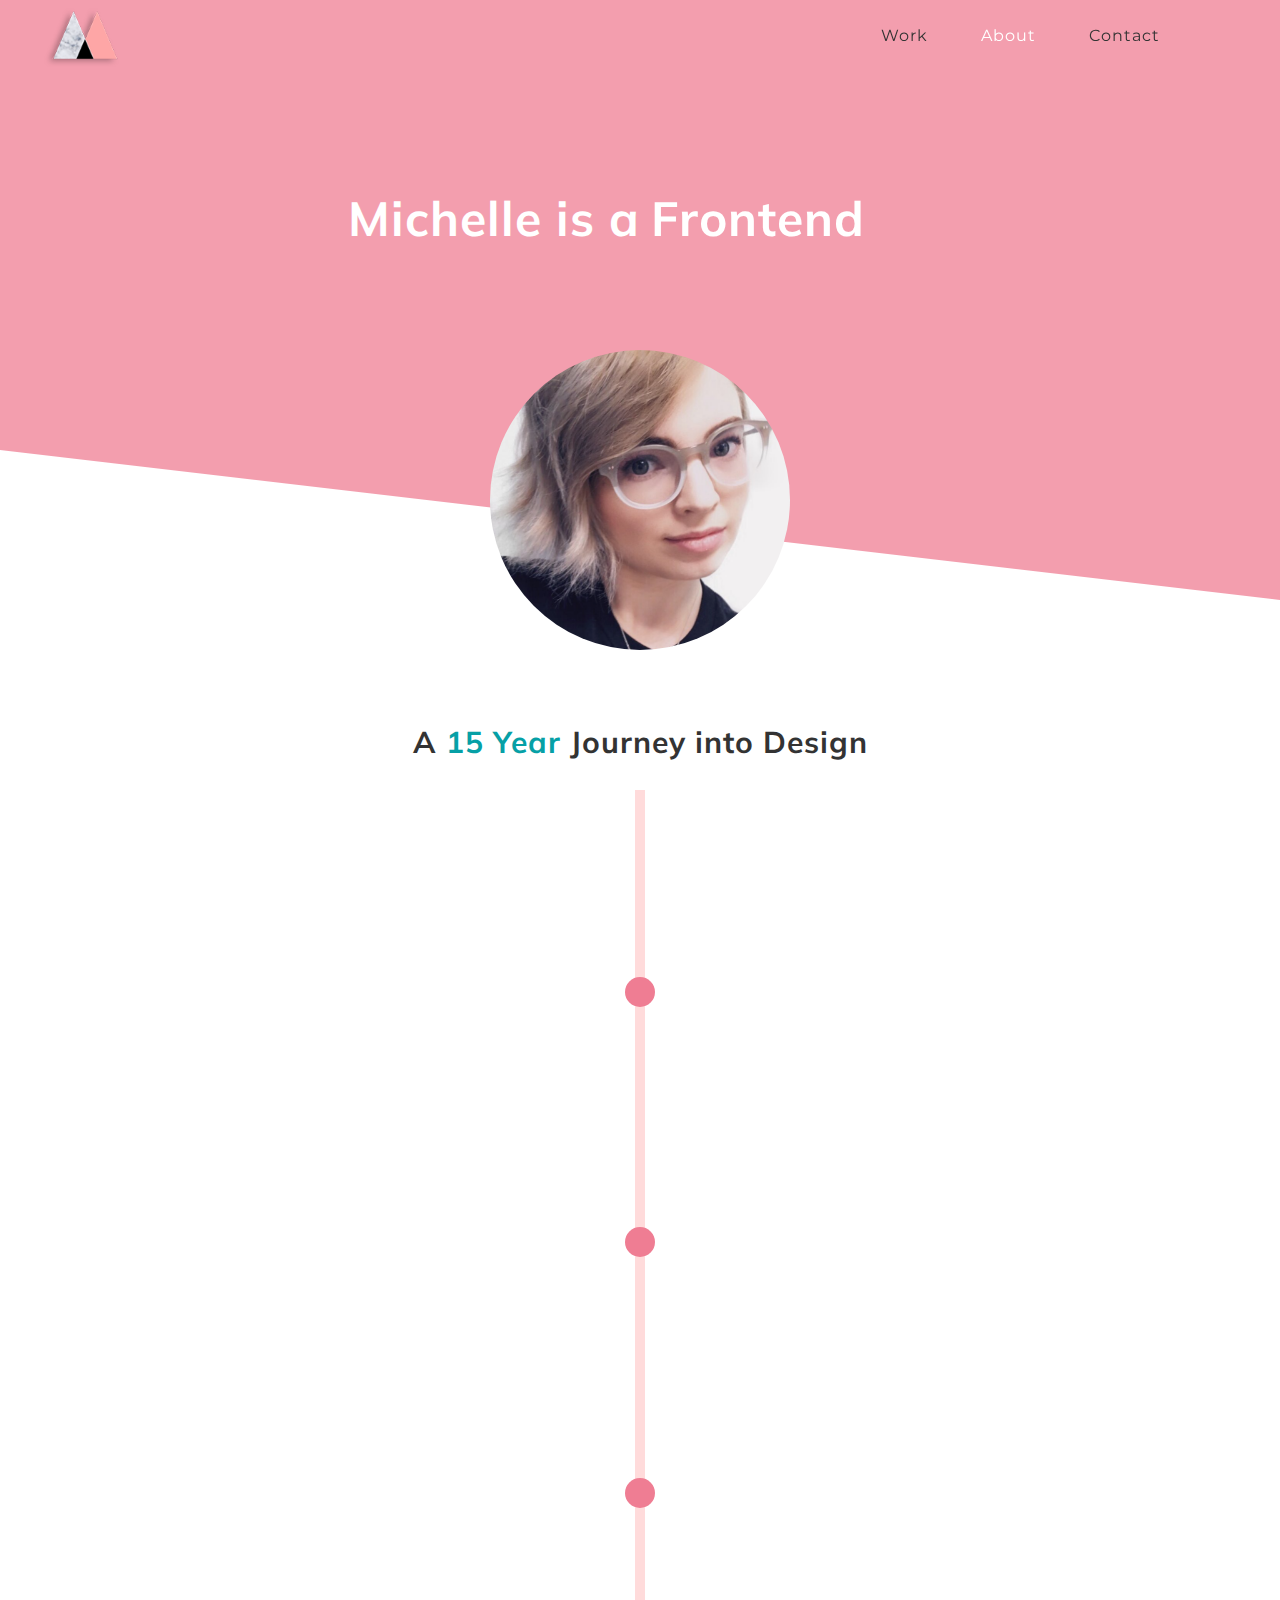
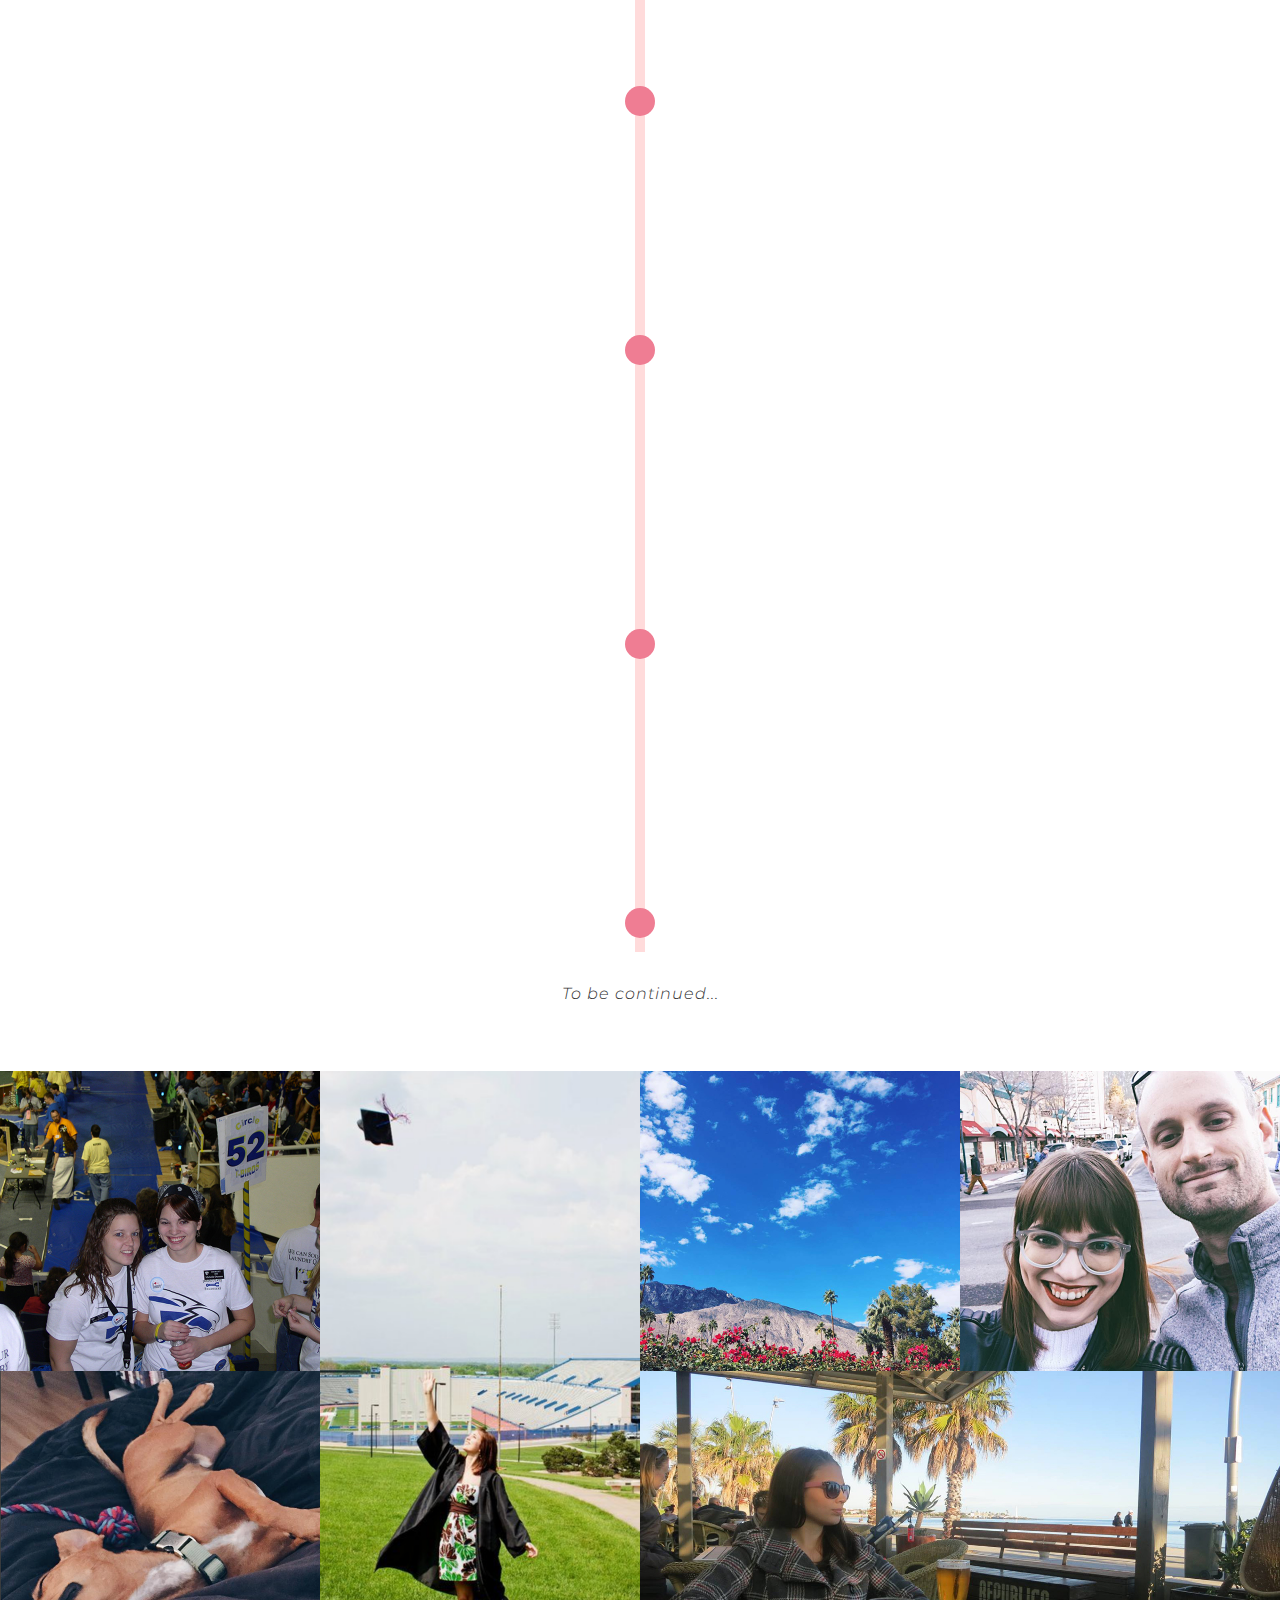
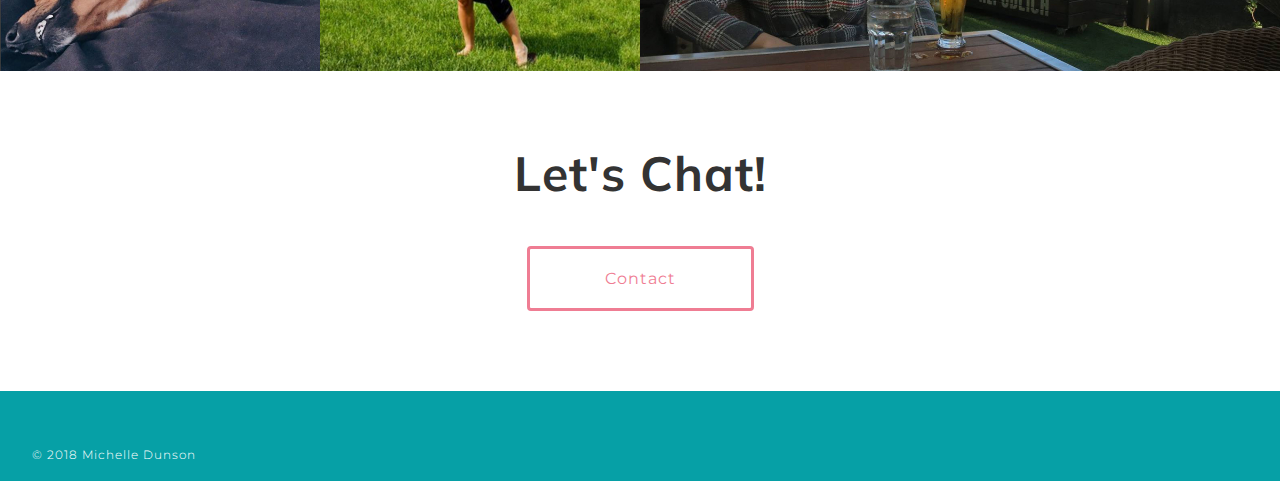
==== commit 8fee1112: "Completed portfolio case studies" ====
--- a/about.html
+++ b/about.html
@@ -41,12 +41,12 @@
                 <p class="stay">Michelle is a </p>
                 <p>
                     <span class="scroll">&thinsp;UX&thinsp;Designer</span>
+                    <span class="scroll">&thinsp;Frontend&thinsp;Developer</span>
                     <span class="scroll">&thinsp;Coffee&thinsp;Addict</span>
                     <span class="scroll">&thinsp;Product&thinsp;Designer</span>
                     <span class="scroll">&thinsp;Jayhawk</span>
                     <span class="scroll">&thinsp;UI&thinsp;Designer</span>
                     <span class="scroll">&thinsp;Rescue&thinsp;Dog&thinsp;Mom</span>
-                    <span class="scroll">&thinsp;Frontend&thinsp;Developer</span>
                 </p>
             </div>
         </header>
--- a/styles/main.css
+++ b/styles/main.css
@@ -1,7 +1,7 @@
 html {
     height: 100%;
     font-size: 100%;
-    letter-spacing: 2px;
+    letter-spacing: 1px;
     overflow-x: hidden;
 }
 
@@ -312,6 +312,7 @@
     }
     p {
         font-size: 16px;
+        line-height: 1.3;
     }
     .navbar .logo {
         left: 24px;
--- a/styles/about.css
+++ b/styles/about.css
@@ -391,7 +391,7 @@
     }
     .scroll {
         font-size: 28px;
-        margin-left: -135px !important;
+        margin-left: -128px !important;
         margin-top: -130px;
     }
 }
